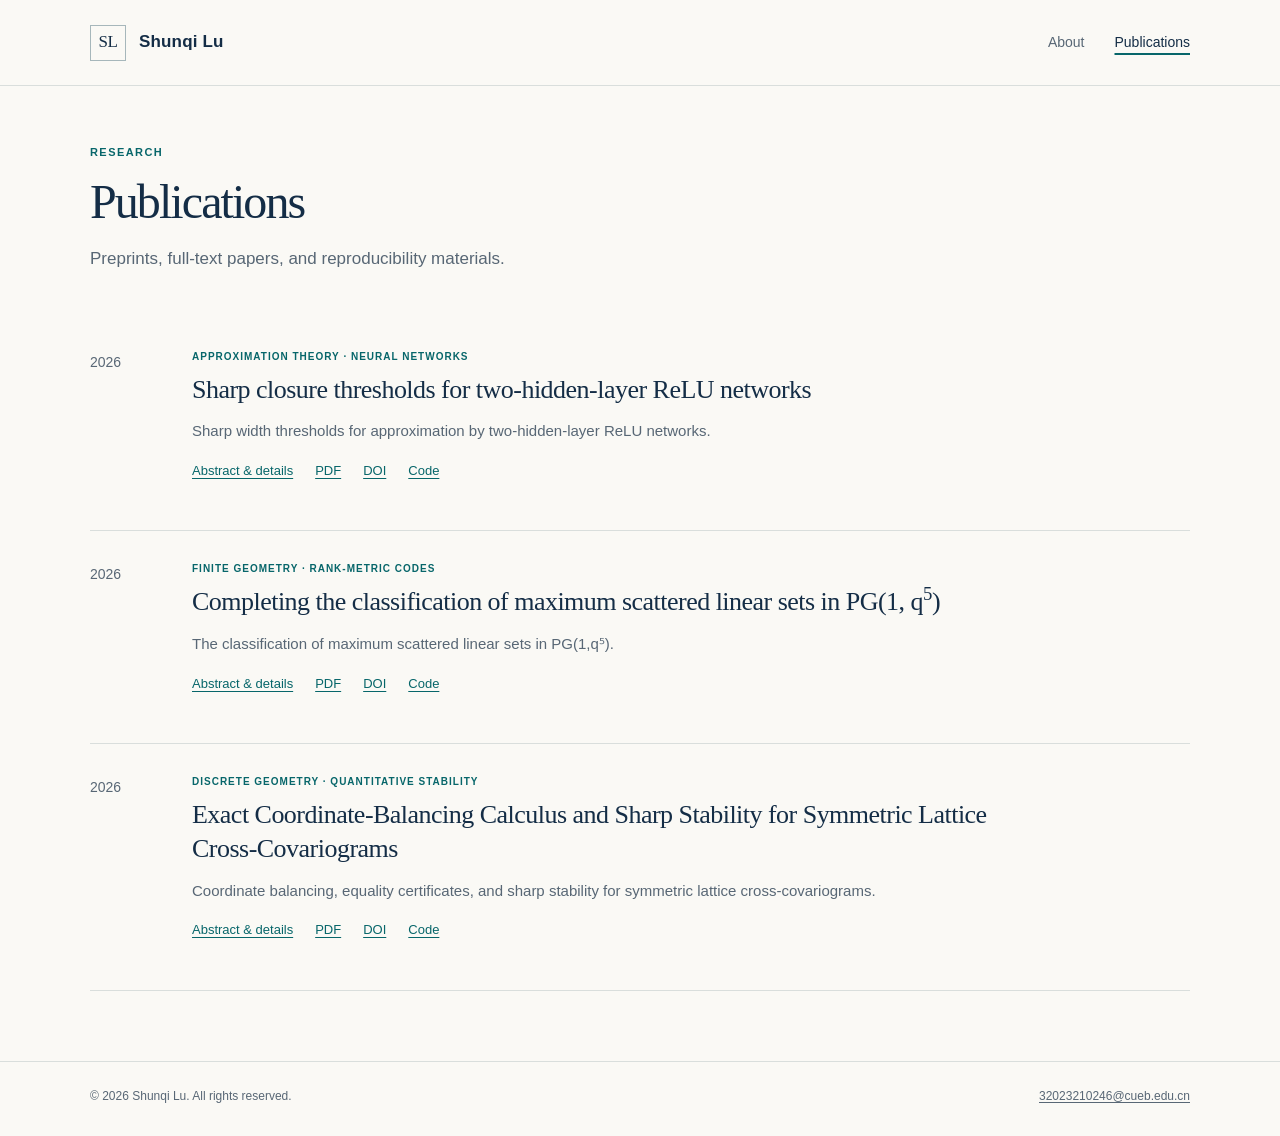
==== publications/index.html @ 1b11905d "Publish academic homepage and three preprint pages" ====
<!doctype html>
<html lang="en">
<head>
  <meta charset="utf-8">
  <meta name="viewport" content="width=device-width, initial-scale=1">
  <title>Publications | Shunqi Lu</title>
  <meta name="description" content="Preprints by Shunqi Lu, with full-text PDFs, abstracts, DOI records, and reproducibility code.">
  <meta name="author" content="Shunqi Lu">
  <meta name="robots" content="index, follow">
  <meta name="theme-color" content="#173b45">
  <link rel="canonical" href="https://shunqilu.github.io/publications/">
  <link rel="stylesheet" href="/assets/style.css">
  <link rel="icon" href="/assets/favicon.svg" type="image/svg+xml">

</head>
<body class="">
  <a class="skip-link" href="#main">Skip to content</a>
  <header class="site-header"><div class="header-inner">
    <a class="brand" href="/" aria-label="Shunqi Lu — home"><span class="monogram" aria-hidden="true">SL</span><span>Shunqi Lu</span></a>
    <nav aria-label="Main navigation"><a class="nav-link" href="/">About</a><a class="nav-link" href="/publications/" aria-current="page">Publications</a></nav>
  </div></header>
  <main id="main" class="container"><header class="page-heading"><p class="eyebrow">Research</p><h1>Publications</h1><p class="lead">Preprints, full-text papers, and reproducibility materials.</p></header><div class="paper-list"><article class="paper-entry"><div class="paper-year">2026</div><div><p class="paper-field">Approximation theory · Neural networks</p><h2 class="paper-title"><a href="/publications/sharp-closure-thresholds.html">Sharp closure thresholds for two-hidden-layer ReLU networks</a></h2><p class="paper-summary">Sharp width thresholds for approximation by two-hidden-layer ReLU networks.</p><p class="paper-links"><a href="/publications/sharp-closure-thresholds.html">Abstract &amp; details</a><a href="/publications/sharp_closure_thresholds_two_hidden_layer_relu_networks_v1.pdf" type="application/pdf">PDF</a><a href="https://doi.org/10.5281/zenodo.22728502">DOI</a><a href="https://github.com/ShunqiLu/fan-localization-triple-junctions">Code</a></p></div></article>
<article class="paper-entry"><div class="paper-year">2026</div><div><p class="paper-field">Finite geometry · Rank-metric codes</p><h2 class="paper-title"><a href="/publications/maximum-scattered-linear-sets-pg1q5.html">Completing the classification of maximum scattered linear sets in PG(1, q<sup>5</sup>)</a></h2><p class="paper-summary">The classification of maximum scattered linear sets in PG(1,q⁵).</p><p class="paper-links"><a href="/publications/maximum-scattered-linear-sets-pg1q5.html">Abstract &amp; details</a><a href="/publications/classification_maximum_scattered_linear_sets_PG1q5.pdf" type="application/pdf">PDF</a><a href="https://doi.org/10.5281/zenodo.22232593">DOI</a><a href="https://github.com/ShunqiLu/maximum-scattered-linear-sets-pg1q5">Code</a></p></div></article>
<article class="paper-entry"><div class="paper-year">2026</div><div><p class="paper-field">Discrete geometry · Quantitative stability</p><h2 class="paper-title"><a href="/publications/covariogram-balancing.html">Exact Coordinate-Balancing Calculus and Sharp Stability for Symmetric Lattice Cross-Covariograms</a></h2><p class="paper-summary">Coordinate balancing, equality certificates, and sharp stability for symmetric lattice cross-covariograms.</p><p class="paper-links"><a href="/publications/covariogram-balancing.html">Abstract &amp; details</a><a href="/publications/covariogram-balancing.pdf" type="application/pdf">PDF</a><a href="https://doi.org/10.5281/zenodo.22178367">DOI</a><a href="https://github.com/ShunqiLu/covariogram-balancing">Code</a></p></div></article></div></main>
  <footer class="site-footer"><div class="footer-inner"><span>© 2026 Shunqi Lu. All rights reserved.</span><a href="mailto:32023210246@cueb.edu.cn">32023210246@cueb.edu.cn</a></div></footer>
</body>
</html>
---- assets/style.css ----
:root {
  color-scheme: light;
  --paper: #faf9f5;
  --surface: #f0f2ef;
  --ink: #263442;
  --navy: #142d46;
  --muted: #586775;
  --teal: #07666a;
  --teal-dark: #044d51;
  --rule: #d9dedc;
  --serif: Georgia, "Times New Roman", serif;
  --sans: -apple-system, BlinkMacSystemFont, "Segoe UI", Roboto, Helvetica, Arial, sans-serif;
}

*,
*::before,
*::after {
  box-sizing: border-box;
}

html {
  scroll-padding-top: 1.5rem;
  -webkit-text-size-adjust: 100%;
}

body {
  margin: 0;
  background: var(--paper);
  color: var(--ink);
  font-family: var(--sans);
  font-size: 16px;
  line-height: 1.65;
  -webkit-font-smoothing: antialiased;
}

::selection {
  background: #d2e8e4;
  color: var(--navy);
}

a {
  color: var(--teal);
  text-decoration-thickness: 1px;
  text-underline-offset: 0.2em;
}

a:hover {
  color: var(--teal-dark);
  text-decoration-thickness: 2px;
}

a:focus-visible,
button:focus-visible,
[tabindex]:focus-visible {
  outline: 3px solid var(--teal);
  outline-offset: 5px;
  border-radius: 2px;
}

h1,
h2,
h3,
p,
ul,
blockquote {
  margin-top: 0;
}

h1,
h2,
h3 {
  color: var(--navy);
  font-family: var(--serif);
  font-weight: 400;
}

h1,
h2,
h3,
.paper-title {
  text-wrap: pretty;
}

p {
  margin-bottom: 1rem;
}

img,
svg {
  max-width: 100%;
}

.container,
.header-inner,
.footer-inner {
  width: min(1100px, calc(100% - 64px));
  margin-inline: auto;
}

.skip-link {
  position: absolute;
  z-index: 10;
  top: -100px;
  left: 16px;
  padding: 10px 18px;
  background: var(--navy);
  color: #fff;
  font-weight: 600;
}

.skip-link:focus {
  top: 12px;
  color: #fff;
}

.site-header {
  border-bottom: 1px solid var(--rule);
}

.header-inner {
  display: flex;
  align-items: center;
  justify-content: space-between;
  gap: 24px;
  min-height: 85px;
}

.brand {
  display: inline-flex;
  flex-shrink: 0;
  align-items: center;
  gap: 13px;
  color: var(--navy);
  font-size: 17px;
  font-weight: 600;
  text-decoration: none;
  letter-spacing: 0.01em;
}

.monogram {
  display: inline-flex;
  width: 36px;
  height: 36px;
  align-items: center;
  justify-content: center;
  border: 1px solid #a6b7bb;
  color: var(--navy);
  font-family: var(--serif);
  font-size: 17px;
  font-weight: 400;
  letter-spacing: -0.03em;
}

.site-header nav {
  display: flex;
  align-items: center;
  gap: 30px;
}

.nav-link {
  padding-block: 10px;
  color: var(--muted);
  font-size: 14px;
  text-decoration: none;
}

.nav-link:hover,
.nav-link[aria-current="page"] {
  color: var(--navy);
  text-decoration: underline;
  text-underline-offset: 0.45em;
}

.nav-link[aria-current="page"] {
  text-decoration-color: var(--teal);
  text-decoration-thickness: 2px;
}

.hero {
  display: grid;
  grid-template-columns: minmax(0, 1.65fr) minmax(260px, 1fr);
  align-items: start;
  gap: 72px;
  padding-block: 82px 74px;
}

.eyebrow,
.section-label,
.paper-field {
  margin-bottom: 13px;
  color: var(--teal);
  font-family: var(--sans);
  font-size: 11px;
  font-weight: 650;
  letter-spacing: 0.13em;
  line-height: 1.5;
  text-transform: uppercase;
}

.hero h1 {
  margin-bottom: 18px;
  font-size: clamp(42px, 5vw, 60px);
  letter-spacing: -0.045em;
  line-height: 1.1;
}

.affiliation {
  max-width: 510px;
  margin-bottom: 24px;
  color: var(--navy);
  font-size: 17px;
  line-height: 1.55;
}

.intro {
  max-width: 570px;
  margin-bottom: 25px;
  color: var(--muted);
  font-size: 17px;
  line-height: 1.7;
}

.contact-links,
.paper-links,
.resource-links {
  display: flex;
  flex-wrap: wrap;
  align-items: center;
  gap: 10px 22px;
}

.contact-links {
  font-size: 14px;
}

.contact-links a {
  overflow-wrap: anywhere;
}

.research-note {
  margin-top: 8px;
  padding: 27px 30px 25px;
  border-top: 2px solid var(--teal);
  background: var(--surface);
}

.research-note h2 {
  margin-bottom: 20px;
  font-size: 25px;
  letter-spacing: -0.025em;
  line-height: 1.25;
}

.interest-list {
  margin-bottom: 0;
  padding-left: 18px;
  color: var(--muted);
  font-size: 14px;
  line-height: 1.65;
}

.interest-list li + li {
  margin-top: 8px;
}

.interest-list li::marker {
  color: var(--teal);
}

.section-heading {
  display: flex;
  align-items: baseline;
  justify-content: space-between;
  gap: 16px;
  padding-bottom: 18px;
  border-bottom: 1px solid var(--rule);
}

.section-heading h2 {
  margin-bottom: 0;
  font-size: 31px;
  letter-spacing: -0.025em;
  line-height: 1.25;
}

.section-heading > a {
  flex-shrink: 0;
  font-size: 14px;
}

.paper-entry {
  display: grid;
  grid-template-columns: 78px minmax(0, 1fr);
  gap: 24px;
  padding-block: 30px 33px;
  border-bottom: 1px solid var(--rule);
}

.paper-year {
  padding-top: 2px;
  color: var(--muted);
  font-size: 14px;
  font-variant-numeric: tabular-nums;
}

.paper-field {
  margin-bottom: 9px;
  font-size: 10px;
  letter-spacing: 0.1em;
}

.paper-title {
  max-width: 910px;
  margin-bottom: 12px;
  font-size: 26px;
  letter-spacing: -0.02em;
  line-height: 1.3;
}

.paper-title a {
  color: var(--navy);
  text-decoration: none;
}

.paper-title a:hover {
  color: var(--teal);
  text-decoration: underline;
  text-decoration-thickness: 1px;
}

.paper-summary {
  max-width: 820px;
  margin-bottom: 16px;
  color: var(--muted);
  font-size: 15px;
  line-height: 1.7;
}

.paper-links {
  font-size: 13px;
}

.page-heading {
  max-width: 800px;
  padding-block: 58px 29px;
}

.page-heading h1 {
  margin-bottom: 16px;
  font-size: clamp(36px, 5vw, 48px);
  letter-spacing: -0.04em;
  line-height: 1.15;
}

.lead {
  color: var(--muted);
  font-size: 17px;
  line-height: 1.7;
}

.article-wrap {
  width: 100%;
  max-width: 1000px;
  margin-inline: auto;
  padding-top: 28px;
}

.back-link {
  display: inline-block;
  margin-bottom: 26px;
  font-size: 13px;
}

.article-header .eyebrow {
  margin-bottom: 10px;
}

.article-title {
  max-width: 1000px;
  margin-bottom: 20px;
  font-size: clamp(28px, 3.7vw, 38px);
  letter-spacing: -0.027em;
  line-height: 1.18;
}

.authors {
  margin-bottom: 6px;
  color: var(--navy);
  font-size: 17px;
}

.authors a {
  color: inherit;
}

.paper-meta {
  margin-bottom: 19px;
  color: var(--muted);
  font-size: 13px;
  line-height: 1.65;
}

.resource-links {
  margin-block: 20px 28px;
  font-size: 14px;
}

.button-link {
  display: inline-flex;
  min-height: 42px;
  align-items: center;
  justify-content: center;
  padding: 8px 19px;
  border: 1px solid var(--teal);
  border-radius: 3px;
  background: var(--teal);
  color: #fff;
  font-size: 14px;
  font-weight: 600;
  line-height: 1.5;
  text-decoration: none;
}

.button-link:hover {
  border-color: var(--teal-dark);
  background: var(--teal-dark);
  color: #fff;
  text-decoration: none;
}

.abstract {
  padding-top: 23px;
  border-top: 1px solid var(--rule);
}

.abstract h2,
.citation h2,
.supplement h2 {
  margin-bottom: 13px;
  font-size: 24px;
  letter-spacing: -0.02em;
  line-height: 1.3;
}

.abstract p {
  margin-bottom: 17px;
  font-size: 17px;
  line-height: 1.65;
}

.math,
.formula {
  font-family: "Cambria Math", Cambria, var(--serif);
  font-size: 1.04em;
}

.formula {
  max-width: 100%;
  overflow-wrap: anywhere;
}

sup,
sub {
  font-size: 0.72em;
  line-height: 0;
}

.citation,
.supplement {
  margin-top: 30px;
  padding-top: 23px;
  border-top: 1px solid var(--rule);
}

.citation blockquote {
  margin: 0;
  padding: 15px 20px;
  border-left: 2px solid #a8bdba;
  background: var(--surface);
  color: var(--muted);
  font-size: 14px;
  line-height: 1.75;
  overflow-wrap: anywhere;
}

.citation blockquote p:last-child,
.supplement p:last-child {
  margin-bottom: 0;
}

.supplement p {
  color: var(--muted);
  font-size: 15px;
}

.site-footer {
  margin-top: 70px;
  border-top: 1px solid var(--rule);
}

.footer-inner {
  display: flex;
  flex-wrap: wrap;
  align-items: baseline;
  justify-content: space-between;
  gap: 10px 24px;
  padding-block: 25px 30px;
  color: var(--muted);
  font-size: 12px;
}

.footer-inner p {
  margin: 0;
}

.footer-inner a {
  color: var(--muted);
}

@media (max-width: 850px) {
  .hero {
    grid-template-columns: minmax(0, 1.4fr) minmax(230px, 1fr);
    gap: 35px;
    padding-block: 58px;
  }

  .research-note {
    padding: 22px;
  }

  .site-header nav {
    gap: 21px;
  }

  .paper-entry {
    grid-template-columns: 54px minmax(0, 1fr);
    gap: 18px;
  }

  .paper-title {
    font-size: 24px;
  }
}

@media (max-width: 640px) {
  .container,
  .header-inner,
  .footer-inner {
    width: calc(100% - 40px);
  }

  .header-inner {
    min-height: 74px;
    gap: 16px;
  }

  .brand {
    gap: 9px;
    font-size: 15px;
  }

  .monogram {
    width: 30px;
    height: 30px;
    font-size: 15px;
  }

  .site-header nav {
    gap: 15px;
  }

  .nav-link {
    font-size: 12px;
  }

  .hero {
    grid-template-columns: minmax(0, 1fr);
    gap: 30px;
    padding-block: 44px 42px;
  }

  .hero h1 {
    font-size: 45px;
  }

  .affiliation,
  .intro,
  .lead {
    font-size: 16px;
  }

  .research-note {
    margin-top: 0;
    padding: 22px 24px;
  }

  .research-note h2 {
    margin-bottom: 14px;
    font-size: 24px;
  }

  .section-heading {
    align-items: center;
  }

  .section-heading h2 {
    font-size: 28px;
  }

  .section-heading > a {
    font-size: 12px;
  }

  .paper-entry {
    grid-template-columns: minmax(0, 1fr);
    gap: 9px;
    padding-block: 25px 28px;
  }

  .paper-year {
    padding-top: 0;
    font-size: 12px;
  }

  .paper-title {
    font-size: 24px;
  }

  .paper-links {
    gap: 10px 20px;
  }

  .page-heading {
    padding-block: 39px 20px;
  }

  .article-wrap {
    padding-top: 23px;
  }

  .back-link {
    margin-bottom: 24px;
  }

  .article-title {
    font-size: 30px;
    line-height: 1.2;
  }

  .abstract p {
    font-size: 17px;
    line-height: 1.65;
  }

  .resource-links {
    gap: 12px 20px;
  }

  .site-footer {
    margin-top: 48px;
  }

  .footer-inner {
    padding-block: 22px 26px;
  }
}

@media (max-width: 380px) {
  .header-inner {
    flex-wrap: wrap;
    gap: 3px 20px;
    padding-block: 14px 9px;
  }

  .site-header nav {
    margin-left: 39px;
  }

  .section-heading {
    flex-wrap: wrap;
    gap: 7px;
  }

  .article-title {
    font-size: 27px;
  }
}

@media print {
  body {
    background: #fff;
    color: #111;
    font-size: 11pt;
  }

  .container,
  .header-inner,
  .footer-inner,
  .article-wrap {
    width: 100%;
    max-width: none;
  }

  .site-header nav,
  .skip-link,
  .back-link {
    display: none;
  }

  .hero,
  .page-heading {
    padding-block: 25px;
  }

  .paper-entry,
  .citation blockquote {
    break-inside: avoid;
  }

  a,
  .paper-title a {
    color: #111;
  }

  .button-link {
    border-color: #777;
    background: transparent;
    color: #111;
  }

  .site-footer {
    margin-top: 30px;
  }
}
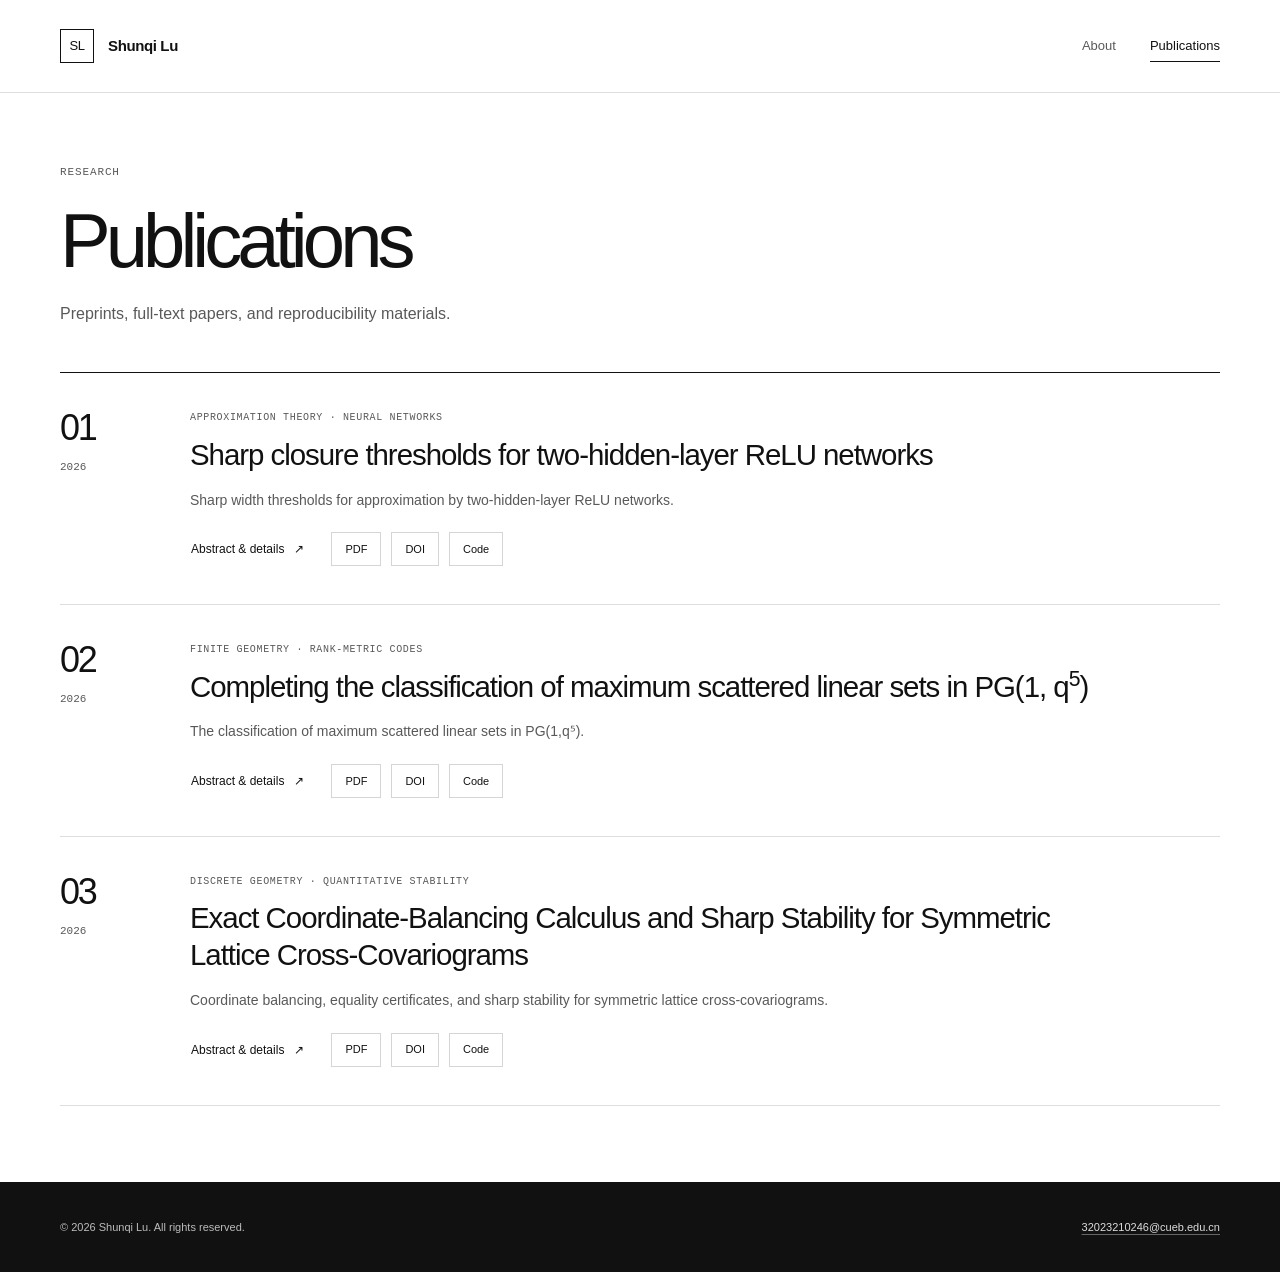
==== commit e51824c9: "Refine academic website with monochrome typography and layout" ====
--- a/publications/index.html
+++ b/publications/index.html
@@ -7,10 +7,10 @@
   <meta name="description" content="Preprints by Shunqi Lu, with full-text PDFs, abstracts, DOI records, and reproducibility code.">
   <meta name="author" content="Shunqi Lu">
   <meta name="robots" content="index, follow">
-  <meta name="theme-color" content="#173b45">
+  <meta name="theme-color" content="#111111">
   <link rel="canonical" href="https://shunqilu.github.io/publications/">
-  <link rel="stylesheet" href="/assets/style.css">
-  <link rel="icon" href="/assets/favicon.svg" type="image/svg+xml">
+  <link rel="stylesheet" href="/assets/style.css?v=20260913-mono">
+  <link rel="icon" href="/assets/favicon.svg?v=20260913-mono" type="image/svg+xml">
 
 </head>
 <body class="">
@@ -19,9 +19,9 @@
     <a class="brand" href="/" aria-label="Shunqi Lu — home"><span class="monogram" aria-hidden="true">SL</span><span>Shunqi Lu</span></a>
     <nav aria-label="Main navigation"><a class="nav-link" href="/">About</a><a class="nav-link" href="/publications/" aria-current="page">Publications</a></nav>
   </div></header>
-  <main id="main" class="container"><header class="page-heading"><p class="eyebrow">Research</p><h1>Publications</h1><p class="lead">Preprints, full-text papers, and reproducibility materials.</p></header><div class="paper-list"><article class="paper-entry"><div class="paper-year">2026</div><div><p class="paper-field">Approximation theory · Neural networks</p><h2 class="paper-title"><a href="/publications/sharp-closure-thresholds.html">Sharp closure thresholds for two-hidden-layer ReLU networks</a></h2><p class="paper-summary">Sharp width thresholds for approximation by two-hidden-layer ReLU networks.</p><p class="paper-links"><a href="/publications/sharp-closure-thresholds.html">Abstract &amp; details</a><a href="/publications/sharp_closure_thresholds_two_hidden_layer_relu_networks_v1.pdf" type="application/pdf">PDF</a><a href="https://doi.org/10.5281/zenodo.22728502">DOI</a><a href="https://github.com/ShunqiLu/fan-localization-triple-junctions">Code</a></p></div></article>
-<article class="paper-entry"><div class="paper-year">2026</div><div><p class="paper-field">Finite geometry · Rank-metric codes</p><h2 class="paper-title"><a href="/publications/maximum-scattered-linear-sets-pg1q5.html">Completing the classification of maximum scattered linear sets in PG(1, q<sup>5</sup>)</a></h2><p class="paper-summary">The classification of maximum scattered linear sets in PG(1,q⁵).</p><p class="paper-links"><a href="/publications/maximum-scattered-linear-sets-pg1q5.html">Abstract &amp; details</a><a href="/publications/classification_maximum_scattered_linear_sets_PG1q5.pdf" type="application/pdf">PDF</a><a href="https://doi.org/10.5281/zenodo.22232593">DOI</a><a href="https://github.com/ShunqiLu/maximum-scattered-linear-sets-pg1q5">Code</a></p></div></article>
-<article class="paper-entry"><div class="paper-year">2026</div><div><p class="paper-field">Discrete geometry · Quantitative stability</p><h2 class="paper-title"><a href="/publications/covariogram-balancing.html">Exact Coordinate-Balancing Calculus and Sharp Stability for Symmetric Lattice Cross-Covariograms</a></h2><p class="paper-summary">Coordinate balancing, equality certificates, and sharp stability for symmetric lattice cross-covariograms.</p><p class="paper-links"><a href="/publications/covariogram-balancing.html">Abstract &amp; details</a><a href="/publications/covariogram-balancing.pdf" type="application/pdf">PDF</a><a href="https://doi.org/10.5281/zenodo.22178367">DOI</a><a href="https://github.com/ShunqiLu/covariogram-balancing">Code</a></p></div></article></div></main>
+  <main id="main" class="container"><header class="page-heading"><p class="eyebrow">Research</p><h1>Publications</h1><p class="lead">Preprints, full-text papers, and reproducibility materials.</p></header><div class="paper-list"><article class="paper-entry"><div class="paper-year"><span class="paper-index" aria-hidden="true">01</span><time datetime="2026">2026</time></div><div><p class="paper-field">Approximation theory · Neural networks</p><h2 class="paper-title"><a href="/publications/sharp-closure-thresholds.html">Sharp closure thresholds for two-hidden-layer ReLU networks</a></h2><p class="paper-summary">Sharp width thresholds for approximation by two-hidden-layer ReLU networks.</p><p class="paper-links"><a href="/publications/sharp-closure-thresholds.html">Abstract &amp; details</a><a href="/publications/sharp_closure_thresholds_two_hidden_layer_relu_networks_v1.pdf" type="application/pdf">PDF</a><a href="https://doi.org/10.5281/zenodo.22728502">DOI</a><a href="https://github.com/ShunqiLu/fan-localization-triple-junctions">Code</a></p></div></article>
+<article class="paper-entry"><div class="paper-year"><span class="paper-index" aria-hidden="true">02</span><time datetime="2026">2026</time></div><div><p class="paper-field">Finite geometry · Rank-metric codes</p><h2 class="paper-title"><a href="/publications/maximum-scattered-linear-sets-pg1q5.html">Completing the classification of maximum scattered linear sets in PG(1, q<sup>5</sup>)</a></h2><p class="paper-summary">The classification of maximum scattered linear sets in PG(1,q⁵).</p><p class="paper-links"><a href="/publications/maximum-scattered-linear-sets-pg1q5.html">Abstract &amp; details</a><a href="/publications/classification_maximum_scattered_linear_sets_PG1q5.pdf" type="application/pdf">PDF</a><a href="https://doi.org/10.5281/zenodo.22232593">DOI</a><a href="https://github.com/ShunqiLu/maximum-scattered-linear-sets-pg1q5">Code</a></p></div></article>
+<article class="paper-entry"><div class="paper-year"><span class="paper-index" aria-hidden="true">03</span><time datetime="2026">2026</time></div><div><p class="paper-field">Discrete geometry · Quantitative stability</p><h2 class="paper-title"><a href="/publications/covariogram-balancing.html">Exact Coordinate-Balancing Calculus and Sharp Stability for Symmetric Lattice Cross-Covariograms</a></h2><p class="paper-summary">Coordinate balancing, equality certificates, and sharp stability for symmetric lattice cross-covariograms.</p><p class="paper-links"><a href="/publications/covariogram-balancing.html">Abstract &amp; details</a><a href="/publications/covariogram-balancing.pdf" type="application/pdf">PDF</a><a href="https://doi.org/10.5281/zenodo.22178367">DOI</a><a href="https://github.com/ShunqiLu/covariogram-balancing">Code</a></p></div></article></div></main>
   <footer class="site-footer"><div class="footer-inner"><span>© 2026 Shunqi Lu. All rights reserved.</span><a href="mailto:32023210246@cueb.edu.cn">32023210246@cueb.edu.cn</a></div></footer>
 </body>
 </html>
--- a/assets/style.css
+++ b/assets/style.css
@@ -1,734 +1,191 @@
 :root {
   color-scheme: light;
-  --paper: #faf9f5;
-  --surface: #f0f2ef;
-  --ink: #263442;
-  --navy: #142d46;
-  --muted: #586775;
-  --teal: #07666a;
-  --teal-dark: #044d51;
-  --rule: #d9dedc;
-  --serif: Georgia, "Times New Roman", serif;
-  --sans: -apple-system, BlinkMacSystemFont, "Segoe UI", Roboto, Helvetica, Arial, sans-serif;
+  --paper: #fff;
+  --surface: #f5f5f5;
+  --ink: #111;
+  --muted: #595959;
+  --rule: #dedede;
+  --sans: "Helvetica Neue", Helvetica, Arial, sans-serif;
+  --mono: "SFMono-Regular", Consolas, "Liberation Mono", monospace;
 }
+*, *::before, *::after { box-sizing: border-box; }
+html { -webkit-text-size-adjust: 100%; scroll-padding-top: 24px; }
+body { margin: 0; background: var(--paper); color: var(--ink); font: 16px/1.65 var(--sans); -webkit-font-smoothing: antialiased; }
+::selection { color: #fff; background: #111; }
+a { color: inherit; text-underline-offset: .25em; text-decoration-thickness: 1px; }
+a:hover { text-decoration-thickness: 2px; }
+a:focus-visible, button:focus-visible, [tabindex]:focus-visible { outline: 2px solid currentColor; outline-offset: 5px; }
+h1, h2, h3, p, ul, blockquote { margin: 0; }
+h1, h2, h3 { font-weight: 500; text-wrap: pretty; }
+img, svg { max-width: 100%; }
+.container, .header-inner, .footer-inner { width: min(1160px, calc(100% - 80px)); margin-inline: auto; }
+.skip-link { position: absolute; z-index: 10; top: -100px; left: 20px; padding: 10px 18px; color: #111; background: #fff; border: 1px solid #111; }
+.skip-link:focus { top: 12px; }
 
-*,
-*::before,
-*::after {
-  box-sizing: border-box;
+.site-header { border-bottom: 1px solid var(--rule); }
+.header-inner { display: flex; align-items: center; justify-content: space-between; min-height: 92px; gap: 24px; }
+.brand { display: inline-flex; align-items: center; gap: 14px; font-size: 15px; font-weight: 600; letter-spacing: -.025em; text-decoration: none; }
+.monogram { display: grid; place-items: center; width: 34px; height: 34px; border: 1px solid currentColor; font-size: 13px; font-weight: 500; letter-spacing: -.04em; }
+.site-header nav { display: flex; align-items: center; gap: 34px; }
+.nav-link { position: relative; padding-block: 10px; color: var(--muted); font-size: 13px; text-decoration: none; }
+.nav-link::after { content: ""; position: absolute; height: 1px; inset: auto 0 5px; background: currentColor; transform: scaleX(0); transform-origin: left; transition: transform 180ms ease; }
+.nav-link:hover, .nav-link[aria-current="page"] { color: var(--ink); }
+.nav-link:hover::after, .nav-link[aria-current="page"]::after { transform: scaleX(1); }
+
+.home .site-header { background: #111; color: #fff; border-color: #363636; }
+.home .site-header .nav-link { color: #aaa; }
+.home .site-header .nav-link:hover, .home .site-header .nav-link[aria-current="page"] { color: #fff; }
+.home main.container { width: 100%; }
+.hero { display: grid; grid-template-columns: minmax(0, 1.7fr) minmax(0, 1fr); gap: 94px; padding: 80px max(40px, calc((100% - 1160px) / 2)) 78px; background: #111; color: #fff; }
+.hero ::selection { background: #fff; color: #111; }
+.eyebrow, .section-label, .paper-field { color: var(--muted); font: 11px/1.65 var(--mono); letter-spacing: .08em; text-transform: uppercase; }
+.hero .eyebrow { color: #b2b2b2; margin-bottom: 22px; }
+.hero h1 { margin-left: -.065em; margin-bottom: 26px; font-size: clamp(62px, 8.5vw, 120px); font-weight: 500; letter-spacing: -.075em; line-height: .98; white-space: nowrap; }
+.affiliation { max-width: 600px; margin-bottom: 24px; color: #ebebeb; font-size: 16px; line-height: 1.7; }
+.intro { max-width: 585px; color: #bcbcbc; font-size: 16px; line-height: 1.8; }
+.contact-links, .paper-links, .resource-links { display: flex; flex-wrap: wrap; align-items: center; gap: 12px 25px; }
+.contact-links { margin-top: 30px; font-size: 12px; }
+.contact-links a { min-height: 36px; display: inline-flex; align-items: center; padding: 4px 0; text-decoration-color: #777; text-underline-offset: 7px; }
+.contact-links a:hover { text-decoration-color: #fff; }
+.research-note { align-self: center; border-top: 1px solid #656565; padding-top: 22px; }
+.research-note .section-label { color: #aaa; margin-bottom: 30px; }
+.research-note h2 { max-width: 290px; margin-bottom: 30px; color: #fff; font-size: 32px; font-weight: 400; letter-spacing: -.035em; line-height: 1.15; }
+.interest-list { list-style: none; counter-reset: interest; padding: 0; color: #d0d0d0; font-size: 13px; line-height: 1.7; }
+.interest-list li { display: grid; grid-template-columns: 30px 1fr; gap: 14px; align-items: baseline; padding: 13px 0; border-top: 1px solid #333; counter-increment: interest; }
+.interest-list li::before { content: "0" counter(interest); color: #929292; font: 10px/1.5 var(--mono); }
+.home main > section:last-child { width: min(1160px, calc(100% - 80px)); margin-inline: auto; padding-top: 58px; }
+.section-heading { display: flex; align-items: baseline; justify-content: space-between; gap: 20px; padding-bottom: 25px; border-bottom: 1px solid #111; }
+.section-heading h2 { font-size: 31px; letter-spacing: -.045em; line-height: 1.2; }
+.section-heading > a { flex-shrink: 0; font-size: 12px; text-decoration: none; }
+.section-heading > a:hover { text-decoration: underline; }
+
+.paper-list { counter-reset: paper; }
+.paper-entry { display: grid; grid-template-columns: 98px minmax(0, 1fr); gap: 32px; padding: 37px 0 38px; border-bottom: 1px solid var(--rule); counter-increment: paper; }
+.paper-year { display: flex; flex-direction: column; align-items: flex-start; gap: 14px; color: var(--muted); font: 11px/1.4 var(--mono); }
+.paper-index { color: #111; font: 36px/1 var(--sans); font-weight: 400; letter-spacing: -.06em; }
+.paper-field { margin-bottom: 10px; font-size: 10px; letter-spacing: .065em; }
+.paper-title { max-width: 940px; margin-bottom: 14px; font-size: clamp(23px, 2.3vw, 30px); letter-spacing: -.035em; line-height: 1.25; }
+.paper-title a { text-decoration: none; }
+.paper-title a:hover { text-decoration: underline; text-decoration-thickness: 1px; }
+.paper-summary { max-width: 810px; margin-bottom: 20px; color: var(--muted); font-size: 14px; line-height: 1.75; }
+.paper-links { gap: 10px; }
+.paper-links a { min-height: 34px; display: inline-flex; align-items: center; padding: 5px 13px; border: 1px solid #d5d5d5; font-size: 11px; line-height: 1.5; text-decoration: none; transition: color 150ms ease, background 150ms ease, border-color 150ms ease; }
+.paper-links a:first-child { padding-left: 0; padding-right: 16px; border-color: transparent; font-size: 12px; }
+.paper-links a:first-child::after { content: "↗"; margin-left: 10px; }
+.paper-links a:hover { color: #fff; background: #111; border-color: #111; }
+.paper-links a:first-child:hover { color: #111; background: transparent; border-color: transparent; text-decoration: underline; }
+
+.page-heading { padding: 70px 0 45px; }
+.page-heading .eyebrow { margin-bottom: 20px; }
+.page-heading h1 { margin-bottom: 20px; font-size: clamp(44px, 6vw, 76px); font-weight: 500; letter-spacing: -.065em; line-height: 1.05; }
+.lead { max-width: 650px; color: var(--muted); font-size: 16px; }
+.page-heading + .paper-list { border-top: 1px solid #111; }
+
+.article-wrap { max-width: 1000px; margin-inline: auto; padding-top: 27px; }
+.back-link { display: inline-block; margin-bottom: 27px; color: var(--muted); font-size: 12px; text-decoration: none; }
+.back-link:hover { color: #111; text-decoration: underline; }
+.article-header .eyebrow { margin-bottom: 13px; }
+.article-title { margin-bottom: 19px; font-size: clamp(29px, 3.5vw, 40px); font-weight: 500; letter-spacing: -.035em; line-height: 1.15; }
+.authors { margin-bottom: 6px; font-size: 16px; }
+.authors a { text-decoration: none; }
+.authors a:hover { text-decoration: underline; }
+.paper-meta { margin-bottom: 23px; color: var(--muted); font-size: 12px; line-height: 1.8; overflow-wrap: anywhere; }
+.abstract { padding-top: 23px; border-top: 1px solid #111; }
+.abstract h2, .citation h2 { margin-bottom: 13px; font-size: 21px; letter-spacing: -.025em; line-height: 1.25; }
+.abstract p { margin-bottom: 17px; color: #292929; font-size: 17px; line-height: 1.7; }
+.math, .formula { font-family: "Cambria Math", Cambria, serif; }
+.formula { max-width: 100%; overflow-wrap: anywhere; }
+sup, sub { font-size: .72em; line-height: 0; }
+.resource-links { margin: 25px 0 30px; gap: 14px 28px; font-size: 12px; }
+.button-link { display: inline-flex; min-height: 44px; align-items: center; justify-content: center; padding: 11px 22px; border: 1px solid #111; color: #fff; background: #111; font-size: 12px; font-weight: 500; text-decoration: none; transition: background 150ms ease, color 150ms ease; }
+.button-link:hover { background: #fff; color: #111; }
+.button-link:focus-visible { outline-color: #111; }
+.supplement, .citation { margin-top: 29px; padding-top: 23px; border-top: 1px solid var(--rule); }
+.supplement { color: var(--muted); font-size: 14px; }
+.citation blockquote { border-left: 2px solid #111; padding: 8px 0 8px 22px; color: var(--muted); font-size: 14px; line-height: 1.8; overflow-wrap: anywhere; }
+.site-footer { margin-top: 76px; background: #111; color: #bcbcbc; }
+.footer-inner { display: flex; align-items: baseline; justify-content: space-between; flex-wrap: wrap; gap: 12px 24px; padding-block: 36px; font-size: 11px; }
+.footer-inner a { color: #ddd; text-decoration-color: #666; }
+.footer-inner a:hover { color: #fff; text-decoration-color: #fff; }
+
+@media (min-width: 1500px) {
+  .hero { padding-block: 94px; }
 }
-
-html {
-  scroll-padding-top: 1.5rem;
-  -webkit-text-size-adjust: 100%;
+@media (max-width: 960px) {
+  .hero { gap: 48px; grid-template-columns: minmax(0, 1.5fr) minmax(0, 1fr); padding-block: 64px; }
+  .hero h1 { font-size: clamp(60px, 8.5vw, 82px); }
+  .research-note h2 { font-size: 28px; }
+  .paper-entry { grid-template-columns: 70px minmax(0, 1fr); gap: 25px; }
 }
-
-body {
-  margin: 0;
-  background: var(--paper);
-  color: var(--ink);
-  font-family: var(--sans);
-  font-size: 16px;
-  line-height: 1.65;
-  -webkit-font-smoothing: antialiased;
+@media (max-width: 700px) {
+  .container, .header-inner, .footer-inner, .home main > section:last-child { width: calc(100% - 44px); }
+  .header-inner { min-height: 76px; gap: 18px; }
+  .brand { gap: 10px; font-size: 14px; }
+  .monogram { width: 30px; height: 30px; font-size: 11px; }
+  .site-header nav { gap: 23px; }
+  .nav-link { font-size: 12px; }
+  .hero { grid-template-columns: minmax(0, 1fr); gap: 42px; padding: 51px 22px 46px; }
+  .hero .eyebrow { margin-bottom: 25px; font-size: 9px; letter-spacing: .025em; }
+  .hero h1 { font-size: clamp(60px, 13vw, 88px); margin-bottom: 25px; }
+  .affiliation { font-size: 15px; line-height: 1.7; }
+  .intro { font-size: 15px; line-height: 1.8; }
+  .contact-links { margin-top: 22px; }
+  .research-note { padding-top: 19px; }
+  .research-note .section-label { margin-bottom: 13px; }
+  .research-note h2 { max-width: none; margin-bottom: 19px; font-size: 26px; }
+  .interest-list { display: grid; grid-template-columns: 1fr 1fr; gap: 0 24px; font-size: 12px; }
+  .interest-list li { grid-template-columns: 18px minmax(0, 1fr); gap: 8px; padding-block: 12px; }
+  .home main > section:last-child { padding-top: 38px; }
+  .section-heading { padding-bottom: 22px; gap: 14px; }
+  .section-heading h2 { font-size: 26px; }
+  .section-heading > a { font-size: 10px; }
+  .paper-entry { grid-template-columns: 40px minmax(0, 1fr); gap: 16px; padding-block: 27px 30px; }
+  .paper-year { gap: 10px; font-size: 9px; }
+  .paper-index { font-size: 26px; }
+  .paper-field { font-size: 9px; line-height: 1.65; }
+  .paper-title { font-size: 23px; line-height: 1.25; }
+  .paper-summary { font-size: 13px; }
+  .paper-links { gap: 8px; }
+  .paper-links a { padding: 5px 10px; }
+  .paper-links a:first-child { flex-basis: 100%; padding-right: 0; }
+  .page-heading { padding: 45px 0 32px; }
+  .page-heading h1 { font-size: 52px; }
+  .page-heading .eyebrow { margin-bottom: 14px; }
+  .lead { font-size: 15px; }
+  .article-wrap { padding-top: 24px; }
+  .back-link { margin-bottom: 24px; }
+  .article-header .eyebrow { font-size: 10px; }
+  .article-title { font-size: clamp(28px, 6.8vw, 36px); line-height: 1.18; }
+  .abstract p { font-size: 16px; line-height: 1.8; }
+  .resource-links { align-items: flex-start; gap: 16px 23px; }
+  .button-link { flex-basis: 100%; }
+  .citation blockquote { padding-left: 17px; font-size: 13px; }
+  .site-footer { margin-top: 48px; }
+  .footer-inner { flex-direction: column; padding-block: 29px; font-size: 10px; }
 }
-
-::selection {
-  background: #d2e8e4;
-  color: var(--navy);
+@media (max-width: 370px) {
+  .brand { gap: 8px; font-size: 12px; }
+  .site-header nav { gap: 16px; }
+  .nav-link { font-size: 11px; }
+  .section-heading { flex-wrap: wrap; }
+  .hero h1 { font-size: 60px; }
+  .interest-list { grid-template-columns: 1fr; }
+  .paper-entry { grid-template-columns: 32px minmax(0, 1fr); gap: 12px; }
+  .paper-title { font-size: 21px; }
 }
-
-a {
-  color: var(--teal);
-  text-decoration-thickness: 1px;
-  text-underline-offset: 0.2em;
+@media (prefers-reduced-motion: reduce) {
+  *, *::before, *::after { transition: none !important; }
 }
-
-a:hover {
-  color: var(--teal-dark);
-  text-decoration-thickness: 2px;
+@media print {
+  body { color: #111; background: #fff; font-size: 11pt; }
+  .container, .header-inner, .footer-inner, .home main > section:last-child { width: 100%; max-width: none; }
+  .home .site-header, .hero, .site-footer { color: #111; background: #fff; }
+  .hero { padding: 25px 0; gap: 30px; }
+  .hero h1 { font-size: 48px; }
+  .hero .eyebrow, .affiliation, .intro, .research-note h2, .research-note .section-label, .interest-list, .footer-inner a { color: #333; }
+  .site-header nav, .skip-link, .back-link { display: none; }
+  .paper-entry, .citation blockquote { break-inside: avoid; }
+  .page-heading { padding-block: 25px; }
+  .paper-links a, .button-link { color: #111; background: #fff; border-color: #aaa; }
+  .site-footer { margin-top: 30px; border-top: 1px solid #aaa; }
 }
-
-a:focus-visible,
-button:focus-visible,
-[tabindex]:focus-visible {
-  outline: 3px solid var(--teal);
-  outline-offset: 5px;
-  border-radius: 2px;
-}
-
-h1,
-h2,
-h3,
-p,
-ul,
-blockquote {
-  margin-top: 0;
-}
-
-h1,
-h2,
-h3 {
-  color: var(--navy);
-  font-family: var(--serif);
-  font-weight: 400;
-}
-
-h1,
-h2,
-h3,
-.paper-title {
-  text-wrap: pretty;
-}
-
-p {
-  margin-bottom: 1rem;
-}
-
-img,
-svg {
-  max-width: 100%;
-}
-
-.container,
-.header-inner,
-.footer-inner {
-  width: min(1100px, calc(100% - 64px));
-  margin-inline: auto;
-}
-
-.skip-link {
-  position: absolute;
-  z-index: 10;
-  top: -100px;
-  left: 16px;
-  padding: 10px 18px;
-  background: var(--navy);
-  color: #fff;
-  font-weight: 600;
-}
-
-.skip-link:focus {
-  top: 12px;
-  color: #fff;
-}
-
-.site-header {
-  border-bottom: 1px solid var(--rule);
-}
-
-.header-inner {
-  display: flex;
-  align-items: center;
-  justify-content: space-between;
-  gap: 24px;
-  min-height: 85px;
-}
-
-.brand {
-  display: inline-flex;
-  flex-shrink: 0;
-  align-items: center;
-  gap: 13px;
-  color: var(--navy);
-  font-size: 17px;
-  font-weight: 600;
-  text-decoration: none;
-  letter-spacing: 0.01em;
-}
-
-.monogram {
-  display: inline-flex;
-  width: 36px;
-  height: 36px;
-  align-items: center;
-  justify-content: center;
-  border: 1px solid #a6b7bb;
-  color: var(--navy);
-  font-family: var(--serif);
-  font-size: 17px;
-  font-weight: 400;
-  letter-spacing: -0.03em;
-}
-
-.site-header nav {
-  display: flex;
-  align-items: center;
-  gap: 30px;
-}
-
-.nav-link {
-  padding-block: 10px;
-  color: var(--muted);
-  font-size: 14px;
-  text-decoration: none;
-}
-
-.nav-link:hover,
-.nav-link[aria-current="page"] {
-  color: var(--navy);
-  text-decoration: underline;
-  text-underline-offset: 0.45em;
-}
-
-.nav-link[aria-current="page"] {
-  text-decoration-color: var(--teal);
-  text-decoration-thickness: 2px;
-}
-
-.hero {
-  display: grid;
-  grid-template-columns: minmax(0, 1.65fr) minmax(260px, 1fr);
-  align-items: start;
-  gap: 72px;
-  padding-block: 82px 74px;
-}
-
-.eyebrow,
-.section-label,
-.paper-field {
-  margin-bottom: 13px;
-  color: var(--teal);
-  font-family: var(--sans);
-  font-size: 11px;
-  font-weight: 650;
-  letter-spacing: 0.13em;
-  line-height: 1.5;
-  text-transform: uppercase;
-}
-
-.hero h1 {
-  margin-bottom: 18px;
-  font-size: clamp(42px, 5vw, 60px);
-  letter-spacing: -0.045em;
-  line-height: 1.1;
-}
-
-.affiliation {
-  max-width: 510px;
-  margin-bottom: 24px;
-  color: var(--navy);
-  font-size: 17px;
-  line-height: 1.55;
-}
-
-.intro {
-  max-width: 570px;
-  margin-bottom: 25px;
-  color: var(--muted);
-  font-size: 17px;
-  line-height: 1.7;
-}
-
-.contact-links,
-.paper-links,
-.resource-links {
-  display: flex;
-  flex-wrap: wrap;
-  align-items: center;
-  gap: 10px 22px;
-}
-
-.contact-links {
-  font-size: 14px;
-}
-
-.contact-links a {
-  overflow-wrap: anywhere;
-}
-
-.research-note {
-  margin-top: 8px;
-  padding: 27px 30px 25px;
-  border-top: 2px solid var(--teal);
-  background: var(--surface);
-}
-
-.research-note h2 {
-  margin-bottom: 20px;
-  font-size: 25px;
-  letter-spacing: -0.025em;
-  line-height: 1.25;
-}
-
-.interest-list {
-  margin-bottom: 0;
-  padding-left: 18px;
-  color: var(--muted);
-  font-size: 14px;
-  line-height: 1.65;
-}
-
-.interest-list li + li {
-  margin-top: 8px;
-}
-
-.interest-list li::marker {
-  color: var(--teal);
-}
-
-.section-heading {
-  display: flex;
-  align-items: baseline;
-  justify-content: space-between;
-  gap: 16px;
-  padding-bottom: 18px;
-  border-bottom: 1px solid var(--rule);
-}
-
-.section-heading h2 {
-  margin-bottom: 0;
-  font-size: 31px;
-  letter-spacing: -0.025em;
-  line-height: 1.25;
-}
-
-.section-heading > a {
-  flex-shrink: 0;
-  font-size: 14px;
-}
-
-.paper-entry {
-  display: grid;
-  grid-template-columns: 78px minmax(0, 1fr);
-  gap: 24px;
-  padding-block: 30px 33px;
-  border-bottom: 1px solid var(--rule);
-}
-
-.paper-year {
-  padding-top: 2px;
-  color: var(--muted);
-  font-size: 14px;
-  font-variant-numeric: tabular-nums;
-}
-
-.paper-field {
-  margin-bottom: 9px;
-  font-size: 10px;
-  letter-spacing: 0.1em;
-}
-
-.paper-title {
-  max-width: 910px;
-  margin-bottom: 12px;
-  font-size: 26px;
-  letter-spacing: -0.02em;
-  line-height: 1.3;
-}
-
-.paper-title a {
-  color: var(--navy);
-  text-decoration: none;
-}
-
-.paper-title a:hover {
-  color: var(--teal);
-  text-decoration: underline;
-  text-decoration-thickness: 1px;
-}
-
-.paper-summary {
-  max-width: 820px;
-  margin-bottom: 16px;
-  color: var(--muted);
-  font-size: 15px;
-  line-height: 1.7;
-}
-
-.paper-links {
-  font-size: 13px;
-}
-
-.page-heading {
-  max-width: 800px;
-  padding-block: 58px 29px;
-}
-
-.page-heading h1 {
-  margin-bottom: 16px;
-  font-size: clamp(36px, 5vw, 48px);
-  letter-spacing: -0.04em;
-  line-height: 1.15;
-}
-
-.lead {
-  color: var(--muted);
-  font-size: 17px;
-  line-height: 1.7;
-}
-
-.article-wrap {
-  width: 100%;
-  max-width: 1000px;
-  margin-inline: auto;
-  padding-top: 28px;
-}
-
-.back-link {
-  display: inline-block;
-  margin-bottom: 26px;
-  font-size: 13px;
-}
-
-.article-header .eyebrow {
-  margin-bottom: 10px;
-}
-
-.article-title {
-  max-width: 1000px;
-  margin-bottom: 20px;
-  font-size: clamp(28px, 3.7vw, 38px);
-  letter-spacing: -0.027em;
-  line-height: 1.18;
-}
-
-.authors {
-  margin-bottom: 6px;
-  color: var(--navy);
-  font-size: 17px;
-}
-
-.authors a {
-  color: inherit;
-}
-
-.paper-meta {
-  margin-bottom: 19px;
-  color: var(--muted);
-  font-size: 13px;
-  line-height: 1.65;
-}
-
-.resource-links {
-  margin-block: 20px 28px;
-  font-size: 14px;
-}
-
-.button-link {
-  display: inline-flex;
-  min-height: 42px;
-  align-items: center;
-  justify-content: center;
-  padding: 8px 19px;
-  border: 1px solid var(--teal);
-  border-radius: 3px;
-  background: var(--teal);
-  color: #fff;
-  font-size: 14px;
-  font-weight: 600;
-  line-height: 1.5;
-  text-decoration: none;
-}
-
-.button-link:hover {
-  border-color: var(--teal-dark);
-  background: var(--teal-dark);
-  color: #fff;
-  text-decoration: none;
-}
-
-.abstract {
-  padding-top: 23px;
-  border-top: 1px solid var(--rule);
-}
-
-.abstract h2,
-.citation h2,
-.supplement h2 {
-  margin-bottom: 13px;
-  font-size: 24px;
-  letter-spacing: -0.02em;
-  line-height: 1.3;
-}
-
-.abstract p {
-  margin-bottom: 17px;
-  font-size: 17px;
-  line-height: 1.65;
-}
-
-.math,
-.formula {
-  font-family: "Cambria Math", Cambria, var(--serif);
-  font-size: 1.04em;
-}
-
-.formula {
-  max-width: 100%;
-  overflow-wrap: anywhere;
-}
-
-sup,
-sub {
-  font-size: 0.72em;
-  line-height: 0;
-}
-
-.citation,
-.supplement {
-  margin-top: 30px;
-  padding-top: 23px;
-  border-top: 1px solid var(--rule);
-}
-
-.citation blockquote {
-  margin: 0;
-  padding: 15px 20px;
-  border-left: 2px solid #a8bdba;
-  background: var(--surface);
-  color: var(--muted);
-  font-size: 14px;
-  line-height: 1.75;
-  overflow-wrap: anywhere;
-}
-
-.citation blockquote p:last-child,
-.supplement p:last-child {
-  margin-bottom: 0;
-}
-
-.supplement p {
-  color: var(--muted);
-  font-size: 15px;
-}
-
-.site-footer {
-  margin-top: 70px;
-  border-top: 1px solid var(--rule);
-}
-
-.footer-inner {
-  display: flex;
-  flex-wrap: wrap;
-  align-items: baseline;
-  justify-content: space-between;
-  gap: 10px 24px;
-  padding-block: 25px 30px;
-  color: var(--muted);
-  font-size: 12px;
-}
-
-.footer-inner p {
-  margin: 0;
-}
-
-.footer-inner a {
-  color: var(--muted);
-}
-
-@media (max-width: 850px) {
-  .hero {
-    grid-template-columns: minmax(0, 1.4fr) minmax(230px, 1fr);
-    gap: 35px;
-    padding-block: 58px;
-  }
-
-  .research-note {
-    padding: 22px;
-  }
-
-  .site-header nav {
-    gap: 21px;
-  }
-
-  .paper-entry {
-    grid-template-columns: 54px minmax(0, 1fr);
-    gap: 18px;
-  }
-
-  .paper-title {
-    font-size: 24px;
-  }
-}
-
-@media (max-width: 640px) {
-  .container,
-  .header-inner,
-  .footer-inner {
-    width: calc(100% - 40px);
-  }
-
-  .header-inner {
-    min-height: 74px;
-    gap: 16px;
-  }
-
-  .brand {
-    gap: 9px;
-    font-size: 15px;
-  }
-
-  .monogram {
-    width: 30px;
-    height: 30px;
-    font-size: 15px;
-  }
-
-  .site-header nav {
-    gap: 15px;
-  }
-
-  .nav-link {
-    font-size: 12px;
-  }
-
-  .hero {
-    grid-template-columns: minmax(0, 1fr);
-    gap: 30px;
-    padding-block: 44px 42px;
-  }
-
-  .hero h1 {
-    font-size: 45px;
-  }
-
-  .affiliation,
-  .intro,
-  .lead {
-    font-size: 16px;
-  }
-
-  .research-note {
-    margin-top: 0;
-    padding: 22px 24px;
-  }
-
-  .research-note h2 {
-    margin-bottom: 14px;
-    font-size: 24px;
-  }
-
-  .section-heading {
-    align-items: center;
-  }
-
-  .section-heading h2 {
-    font-size: 28px;
-  }
-
-  .section-heading > a {
-    font-size: 12px;
-  }
-
-  .paper-entry {
-    grid-template-columns: minmax(0, 1fr);
-    gap: 9px;
-    padding-block: 25px 28px;
-  }
-
-  .paper-year {
-    padding-top: 0;
-    font-size: 12px;
-  }
-
-  .paper-title {
-    font-size: 24px;
-  }
-
-  .paper-links {
-    gap: 10px 20px;
-  }
-
-  .page-heading {
-    padding-block: 39px 20px;
-  }
-
-  .article-wrap {
-    padding-top: 23px;
-  }
-
-  .back-link {
-    margin-bottom: 24px;
-  }
-
-  .article-title {
-    font-size: 30px;
-    line-height: 1.2;
-  }
-
-  .abstract p {
-    font-size: 17px;
-    line-height: 1.65;
-  }
-
-  .resource-links {
-    gap: 12px 20px;
-  }
-
-  .site-footer {
-    margin-top: 48px;
-  }
-
-  .footer-inner {
-    padding-block: 22px 26px;
-  }
-}
-
-@media (max-width: 380px) {
-  .header-inner {
-    flex-wrap: wrap;
-    gap: 3px 20px;
-    padding-block: 14px 9px;
-  }
-
-  .site-header nav {
-    margin-left: 39px;
-  }
-
-  .section-heading {
-    flex-wrap: wrap;
-    gap: 7px;
-  }
-
-  .article-title {
-    font-size: 27px;
-  }
-}
-
-@media print {
-  body {
-    background: #fff;
-    color: #111;
-    font-size: 11pt;
-  }
-
-  .container,
-  .header-inner,
-  .footer-inner,
-  .article-wrap {
-    width: 100%;
-    max-width: none;
-  }
-
-  .site-header nav,
-  .skip-link,
-  .back-link {
-    display: none;
-  }
-
-  .hero,
-  .page-heading {
-    padding-block: 25px;
-  }
-
-  .paper-entry,
-  .citation blockquote {
-    break-inside: avoid;
-  }
-
-  a,
-  .paper-title a {
-    color: #111;
-  }
-
-  .button-link {
-    border-color: #777;
-    background: transparent;
-    color: #111;
-  }
-
-  .site-footer {
-    margin-top: 30px;
-  }
-}
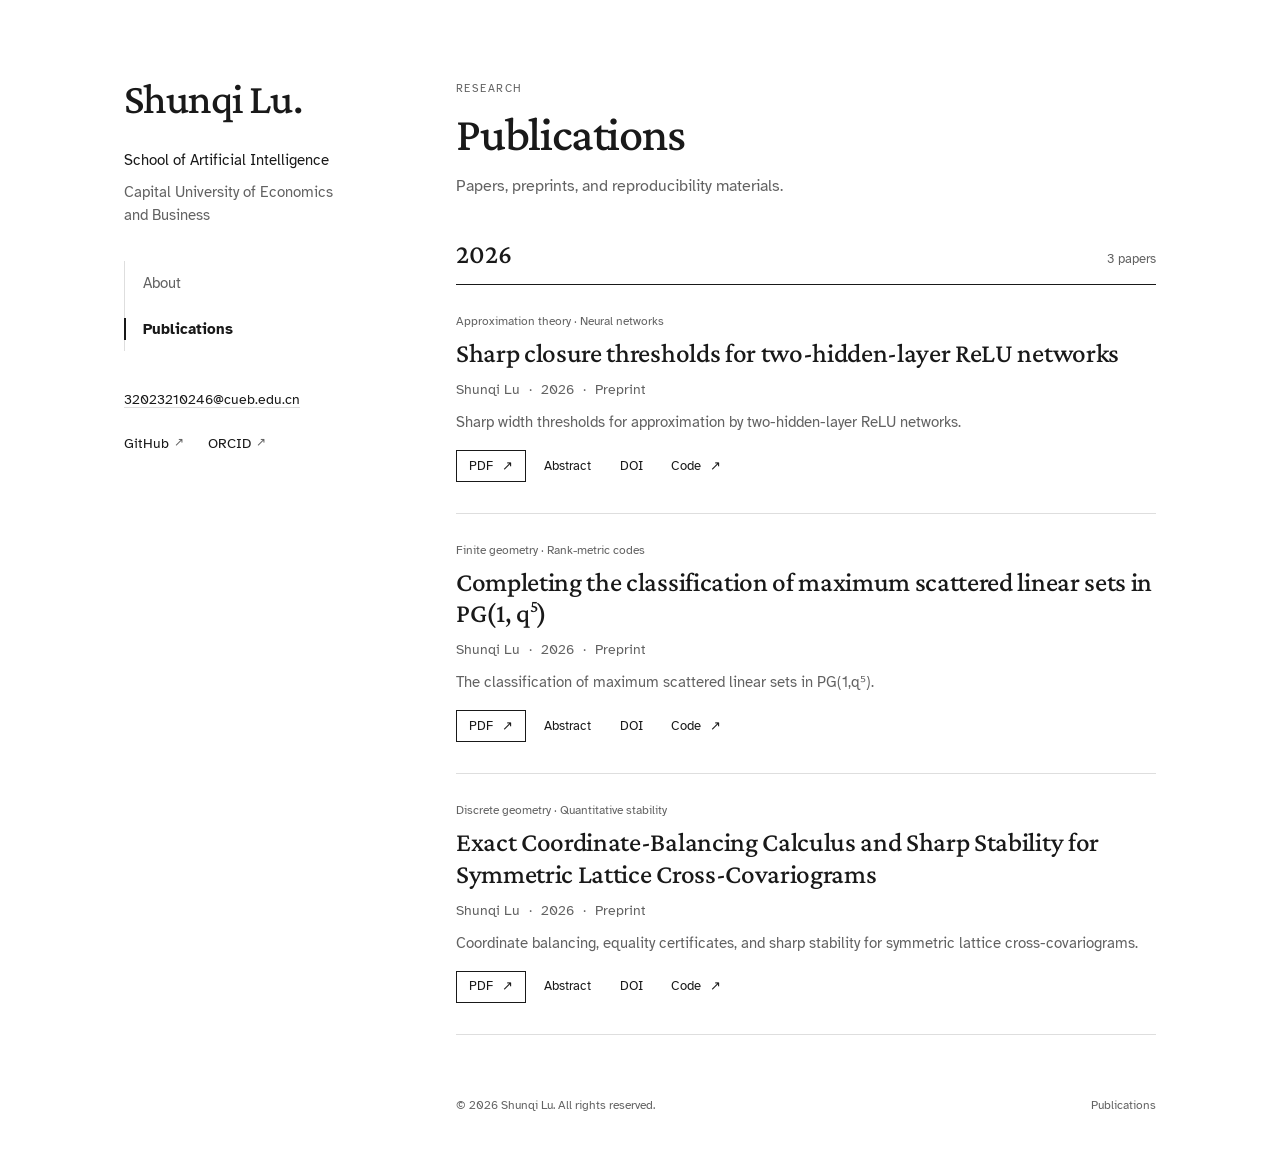
==== commit 0538c432: "Adopt a refined Minimal Light academic layout with self-hosted typography" ====
--- a/publications/index.html
+++ b/publications/index.html
@@ -7,21 +7,34 @@
   <meta name="description" content="Preprints by Shunqi Lu, with full-text PDFs, abstracts, DOI records, and reproducibility code.">
   <meta name="author" content="Shunqi Lu">
   <meta name="robots" content="index, follow">
-  <meta name="theme-color" content="#111111">
+  <meta name="theme-color" content="#ffffff">
   <link rel="canonical" href="https://shunqilu.github.io/publications/">
-  <link rel="stylesheet" href="/assets/style.css?v=20260913-mono">
-  <link rel="icon" href="/assets/favicon.svg?v=20260913-mono" type="image/svg+xml">
+  <link rel="preload" href="/assets/fonts/crimson-pro-roman.woff2" as="font" type="font/woff2" crossorigin>
+  <link rel="preload" href="/assets/fonts/atkinson-hyperlegible-regular.woff2" as="font" type="font/woff2" crossorigin>
+  <link rel="stylesheet" href="/assets/style.css?v=20260913-minimal">
+  <link rel="icon" href="/assets/favicon.svg?v=20260913-minimal" type="image/svg+xml">
 
 </head>
 <body class="">
   <a class="skip-link" href="#main">Skip to content</a>
-  <header class="site-header"><div class="header-inner">
-    <a class="brand" href="/" aria-label="Shunqi Lu — home"><span class="monogram" aria-hidden="true">SL</span><span>Shunqi Lu</span></a>
-    <nav aria-label="Main navigation"><a class="nav-link" href="/">About</a><a class="nav-link" href="/publications/" aria-current="page">Publications</a></nav>
-  </div></header>
-  <main id="main" class="container"><header class="page-heading"><p class="eyebrow">Research</p><h1>Publications</h1><p class="lead">Preprints, full-text papers, and reproducibility materials.</p></header><div class="paper-list"><article class="paper-entry"><div class="paper-year"><span class="paper-index" aria-hidden="true">01</span><time datetime="2026">2026</time></div><div><p class="paper-field">Approximation theory · Neural networks</p><h2 class="paper-title"><a href="/publications/sharp-closure-thresholds.html">Sharp closure thresholds for two-hidden-layer ReLU networks</a></h2><p class="paper-summary">Sharp width thresholds for approximation by two-hidden-layer ReLU networks.</p><p class="paper-links"><a href="/publications/sharp-closure-thresholds.html">Abstract &amp; details</a><a href="/publications/sharp_closure_thresholds_two_hidden_layer_relu_networks_v1.pdf" type="application/pdf">PDF</a><a href="https://doi.org/10.5281/zenodo.22728502">DOI</a><a href="https://github.com/ShunqiLu/fan-localization-triple-junctions">Code</a></p></div></article>
-<article class="paper-entry"><div class="paper-year"><span class="paper-index" aria-hidden="true">02</span><time datetime="2026">2026</time></div><div><p class="paper-field">Finite geometry · Rank-metric codes</p><h2 class="paper-title"><a href="/publications/maximum-scattered-linear-sets-pg1q5.html">Completing the classification of maximum scattered linear sets in PG(1, q<sup>5</sup>)</a></h2><p class="paper-summary">The classification of maximum scattered linear sets in PG(1,q⁵).</p><p class="paper-links"><a href="/publications/maximum-scattered-linear-sets-pg1q5.html">Abstract &amp; details</a><a href="/publications/classification_maximum_scattered_linear_sets_PG1q5.pdf" type="application/pdf">PDF</a><a href="https://doi.org/10.5281/zenodo.22232593">DOI</a><a href="https://github.com/ShunqiLu/maximum-scattered-linear-sets-pg1q5">Code</a></p></div></article>
-<article class="paper-entry"><div class="paper-year"><span class="paper-index" aria-hidden="true">03</span><time datetime="2026">2026</time></div><div><p class="paper-field">Discrete geometry · Quantitative stability</p><h2 class="paper-title"><a href="/publications/covariogram-balancing.html">Exact Coordinate-Balancing Calculus and Sharp Stability for Symmetric Lattice Cross-Covariograms</a></h2><p class="paper-summary">Coordinate balancing, equality certificates, and sharp stability for symmetric lattice cross-covariograms.</p><p class="paper-links"><a href="/publications/covariogram-balancing.html">Abstract &amp; details</a><a href="/publications/covariogram-balancing.pdf" type="application/pdf">PDF</a><a href="https://doi.org/10.5281/zenodo.22178367">DOI</a><a href="https://github.com/ShunqiLu/covariogram-balancing">Code</a></p></div></article></div></main>
-  <footer class="site-footer"><div class="footer-inner"><span>© 2026 Shunqi Lu. All rights reserved.</span><a href="mailto:32023210246@cueb.edu.cn">32023210246@cueb.edu.cn</a></div></footer>
+  <div class="wrapper">
+    <header class="profile">
+      <div class="profile-identity">
+        <p class="profile-name"><a href="/">Shunqi Lu<span class="name-period" aria-hidden="true">.</span></a></p>
+        <p class="affiliation">School of Artificial Intelligence<br><span>Capital University of Economics and Business</span></p>
+      </div>
+      <nav class="main-nav" aria-label="Main navigation"><a class="nav-link" href="/">About</a><a class="nav-link" href="/publications/" aria-current="page">Publications</a></nav>
+      <div class="profile-contact">
+        <a class="email-link" href="mailto:32023210246@cueb.edu.cn">32023210246@cueb.edu.cn</a>
+        <div class="external-links"><a href="https://github.com/ShunqiLu" rel="me">GitHub <span aria-hidden="true">↗</span></a><a href="https://orcid.org/0009-0005-8251-2070" rel="me">ORCID <span aria-hidden="true">↗</span></a></div>
+      </div>
+    </header>
+    <div class="content-column">
+      <main id="main"><header class="page-heading"><p class="eyebrow">Research</p><h1>Publications</h1><p class="lead">Papers, preprints, and reproducibility materials.</p></header><div class="year-heading">2026 <span>3 papers</span></div><div class="paper-list"><article class="paper-entry"><p class="paper-field">Approximation theory · Neural networks</p><h2 class="paper-title"><a href="/publications/sharp-closure-thresholds.html">Sharp closure thresholds for two-hidden-layer ReLU networks</a></h2><p class="paper-byline">Shunqi Lu <span aria-hidden="true">·</span> <time datetime="2026-09-13">2026</time> <span aria-hidden="true">·</span> Preprint</p><p class="paper-summary">Sharp width thresholds for approximation by two-hidden-layer ReLU networks.</p><div class="paper-links"><a class="pdf-link" href="/publications/sharp_closure_thresholds_two_hidden_layer_relu_networks_v1.pdf" type="application/pdf">PDF <span aria-hidden="true">↗</span></a><a href="/publications/sharp-closure-thresholds.html">Abstract</a><a href="https://doi.org/10.5281/zenodo.22728502">DOI</a><a href="https://github.com/ShunqiLu/fan-localization-triple-junctions">Code <span aria-hidden="true">↗</span></a></div></article>
+<article class="paper-entry"><p class="paper-field">Finite geometry · Rank-metric codes</p><h2 class="paper-title"><a href="/publications/maximum-scattered-linear-sets-pg1q5.html">Completing the classification of maximum scattered linear sets in PG(1, q<sup>5</sup>)</a></h2><p class="paper-byline">Shunqi Lu <span aria-hidden="true">·</span> <time datetime="2026-09-01">2026</time> <span aria-hidden="true">·</span> Preprint</p><p class="paper-summary">The classification of maximum scattered linear sets in PG(1,q⁵).</p><div class="paper-links"><a class="pdf-link" href="/publications/classification_maximum_scattered_linear_sets_PG1q5.pdf" type="application/pdf">PDF <span aria-hidden="true">↗</span></a><a href="/publications/maximum-scattered-linear-sets-pg1q5.html">Abstract</a><a href="https://doi.org/10.5281/zenodo.22232593">DOI</a><a href="https://github.com/ShunqiLu/maximum-scattered-linear-sets-pg1q5">Code <span aria-hidden="true">↗</span></a></div></article>
+<article class="paper-entry"><p class="paper-field">Discrete geometry · Quantitative stability</p><h2 class="paper-title"><a href="/publications/covariogram-balancing.html">Exact Coordinate-Balancing Calculus and Sharp Stability for Symmetric Lattice Cross-Covariograms</a></h2><p class="paper-byline">Shunqi Lu <span aria-hidden="true">·</span> <time datetime="2026-08-31">2026</time> <span aria-hidden="true">·</span> Preprint</p><p class="paper-summary">Coordinate balancing, equality certificates, and sharp stability for symmetric lattice cross-covariograms.</p><div class="paper-links"><a class="pdf-link" href="/publications/covariogram-balancing.pdf" type="application/pdf">PDF <span aria-hidden="true">↗</span></a><a href="/publications/covariogram-balancing.html">Abstract</a><a href="https://doi.org/10.5281/zenodo.22178367">DOI</a><a href="https://github.com/ShunqiLu/covariogram-balancing">Code <span aria-hidden="true">↗</span></a></div></article></div></main>
+      <footer class="site-footer"><p>© 2026 Shunqi Lu. All rights reserved.</p><a href="/publications/">Publications</a></footer>
+    </div>
+  </div>
 </body>
 </html>
--- a/assets/style.css
+++ b/assets/style.css
@@ -1,191 +1,145 @@
-:root {
-  color-scheme: light;
-  --paper: #fff;
-  --surface: #f5f5f5;
-  --ink: #111;
-  --muted: #595959;
-  --rule: #dedede;
-  --sans: "Helvetica Neue", Helvetica, Arial, sans-serif;
-  --mono: "SFMono-Regular", Consolas, "Liberation Mono", monospace;
-}
+/* Profile/sidebar and reading-column layout adapted from Minimal Light (CC0).
+   https://github.com/yaoyao-liu/minimal-light — see THIRD_PARTY_NOTICES.md. */
+@font-face { font-family: 'Crimson Pro'; src: url('fonts/crimson-pro-roman.woff2') format('woff2'); font-style: normal; font-weight: 200 900; font-display: swap; }
+@font-face { font-family: 'Atkinson Hyperlegible'; src: url('fonts/atkinson-hyperlegible-regular.woff2') format('woff2'); font-style: normal; font-weight: 400; font-display: swap; }
+@font-face { font-family: 'Atkinson Hyperlegible'; src: url('fonts/atkinson-hyperlegible-bold.woff2') format('woff2'); font-style: normal; font-weight: 700; font-display: swap; }
+:root { color-scheme: light; --paper: #fff; --ink: #191919; --muted: #626262; --rule: #dedede; --surface: #f6f6f6; --serif: 'Crimson Pro', Georgia, serif; --sans: 'Atkinson Hyperlegible', sans-serif; }
 *, *::before, *::after { box-sizing: border-box; }
 html { -webkit-text-size-adjust: 100%; scroll-padding-top: 24px; }
-body { margin: 0; background: var(--paper); color: var(--ink); font: 16px/1.65 var(--sans); -webkit-font-smoothing: antialiased; }
-::selection { color: #fff; background: #111; }
-a { color: inherit; text-underline-offset: .25em; text-decoration-thickness: 1px; }
+body { margin: 0; background: var(--paper); color: var(--ink); font: 17px/1.65 var(--sans); -webkit-font-smoothing: antialiased; }
+::selection { color: var(--paper); background: var(--ink); }
+h1, h2, h3, p, blockquote { margin: 0; }
+h1, h2, h3 { font-family: var(--serif); font-weight: 500; text-wrap: pretty; }
+a { color: inherit; text-decoration-thickness: 1px; text-underline-offset: .22em; }
 a:hover { text-decoration-thickness: 2px; }
-a:focus-visible, button:focus-visible, [tabindex]:focus-visible { outline: 2px solid currentColor; outline-offset: 5px; }
-h1, h2, h3, p, ul, blockquote { margin: 0; }
-h1, h2, h3 { font-weight: 500; text-wrap: pretty; }
+a:focus-visible, [tabindex]:focus-visible { outline: 2px solid var(--ink); outline-offset: 5px; }
 img, svg { max-width: 100%; }
-.container, .header-inner, .footer-inner { width: min(1160px, calc(100% - 80px)); margin-inline: auto; }
-.skip-link { position: absolute; z-index: 10; top: -100px; left: 20px; padding: 10px 18px; color: #111; background: #fff; border: 1px solid #111; }
+sup { font-size: .65em; line-height: 0; }
+.skip-link { position: absolute; z-index: 10; top: -100px; left: 20px; padding: 10px 18px; background: var(--paper); border: 1px solid var(--ink); }
 .skip-link:focus { top: 12px; }
-
-.site-header { border-bottom: 1px solid var(--rule); }
-.header-inner { display: flex; align-items: center; justify-content: space-between; min-height: 92px; gap: 24px; }
-.brand { display: inline-flex; align-items: center; gap: 14px; font-size: 15px; font-weight: 600; letter-spacing: -.025em; text-decoration: none; }
-.monogram { display: grid; place-items: center; width: 34px; height: 34px; border: 1px solid currentColor; font-size: 13px; font-weight: 500; letter-spacing: -.04em; }
-.site-header nav { display: flex; align-items: center; gap: 34px; }
-.nav-link { position: relative; padding-block: 10px; color: var(--muted); font-size: 13px; text-decoration: none; }
-.nav-link::after { content: ""; position: absolute; height: 1px; inset: auto 0 5px; background: currentColor; transform: scaleX(0); transform-origin: left; transition: transform 180ms ease; }
-.nav-link:hover, .nav-link[aria-current="page"] { color: var(--ink); }
-.nav-link:hover::after, .nav-link[aria-current="page"]::after { transform: scaleX(1); }
-
-.home .site-header { background: #111; color: #fff; border-color: #363636; }
-.home .site-header .nav-link { color: #aaa; }
-.home .site-header .nav-link:hover, .home .site-header .nav-link[aria-current="page"] { color: #fff; }
-.home main.container { width: 100%; }
-.hero { display: grid; grid-template-columns: minmax(0, 1.7fr) minmax(0, 1fr); gap: 94px; padding: 80px max(40px, calc((100% - 1160px) / 2)) 78px; background: #111; color: #fff; }
-.hero ::selection { background: #fff; color: #111; }
-.eyebrow, .section-label, .paper-field { color: var(--muted); font: 11px/1.65 var(--mono); letter-spacing: .08em; text-transform: uppercase; }
-.hero .eyebrow { color: #b2b2b2; margin-bottom: 22px; }
-.hero h1 { margin-left: -.065em; margin-bottom: 26px; font-size: clamp(62px, 8.5vw, 120px); font-weight: 500; letter-spacing: -.075em; line-height: .98; white-space: nowrap; }
-.affiliation { max-width: 600px; margin-bottom: 24px; color: #ebebeb; font-size: 16px; line-height: 1.7; }
-.intro { max-width: 585px; color: #bcbcbc; font-size: 16px; line-height: 1.8; }
-.contact-links, .paper-links, .resource-links { display: flex; flex-wrap: wrap; align-items: center; gap: 12px 25px; }
-.contact-links { margin-top: 30px; font-size: 12px; }
-.contact-links a { min-height: 36px; display: inline-flex; align-items: center; padding: 4px 0; text-decoration-color: #777; text-underline-offset: 7px; }
-.contact-links a:hover { text-decoration-color: #fff; }
-.research-note { align-self: center; border-top: 1px solid #656565; padding-top: 22px; }
-.research-note .section-label { color: #aaa; margin-bottom: 30px; }
-.research-note h2 { max-width: 290px; margin-bottom: 30px; color: #fff; font-size: 32px; font-weight: 400; letter-spacing: -.035em; line-height: 1.15; }
-.interest-list { list-style: none; counter-reset: interest; padding: 0; color: #d0d0d0; font-size: 13px; line-height: 1.7; }
-.interest-list li { display: grid; grid-template-columns: 30px 1fr; gap: 14px; align-items: baseline; padding: 13px 0; border-top: 1px solid #333; counter-increment: interest; }
-.interest-list li::before { content: "0" counter(interest); color: #929292; font: 10px/1.5 var(--mono); }
-.home main > section:last-child { width: min(1160px, calc(100% - 80px)); margin-inline: auto; padding-top: 58px; }
-.section-heading { display: flex; align-items: baseline; justify-content: space-between; gap: 20px; padding-bottom: 25px; border-bottom: 1px solid #111; }
-.section-heading h2 { font-size: 31px; letter-spacing: -.045em; line-height: 1.2; }
-.section-heading > a { flex-shrink: 0; font-size: 12px; text-decoration: none; }
-.section-heading > a:hover { text-decoration: underline; }
-
-.paper-list { counter-reset: paper; }
-.paper-entry { display: grid; grid-template-columns: 98px minmax(0, 1fr); gap: 32px; padding: 37px 0 38px; border-bottom: 1px solid var(--rule); counter-increment: paper; }
-.paper-year { display: flex; flex-direction: column; align-items: flex-start; gap: 14px; color: var(--muted); font: 11px/1.4 var(--mono); }
-.paper-index { color: #111; font: 36px/1 var(--sans); font-weight: 400; letter-spacing: -.06em; }
-.paper-field { margin-bottom: 10px; font-size: 10px; letter-spacing: .065em; }
-.paper-title { max-width: 940px; margin-bottom: 14px; font-size: clamp(23px, 2.3vw, 30px); letter-spacing: -.035em; line-height: 1.25; }
+/* Keep the template's asymmetric academic layout, with a sticky profile. */
+.wrapper { width: min(1032px, calc(100% - 96px)); margin: 0 auto; padding: 80px 0 28px; display: grid; grid-template-columns: 232px minmax(0, 1fr); gap: 100px; align-items: start; }
+.profile { position: sticky; top: 64px; min-width: 0; }
+.profile-name { font: 500 43px/1.1 var(--serif); letter-spacing: -.025em; margin: -5px 0 22px; }
+.profile-name a { display: inline-block; padding-bottom: 5px; text-decoration: none; }
+.name-period { margin-left: 1px; }
+.affiliation { font-size: 15px; line-height: 1.55; }
+.affiliation span { display: inline-block; margin-top: 8px; color: var(--muted); }
+.main-nav { display: flex; flex-direction: column; align-items: flex-start; gap: 2px; margin: 34px 0 26px; padding-left: 18px; border-left: 1px solid var(--rule); }
+.nav-link { display: inline-flex; align-items: center; position: relative; min-height: 44px; color: var(--muted); font-size: 15px; text-decoration: none; }
+.nav-link::before { content: ''; position: absolute; left: -19px; height: 22px; width: 2px; background: var(--ink); opacity: 0; transition: opacity 160ms ease; }
+.nav-link[aria-current='page'] { color: var(--ink); font-weight: 700; }
+.nav-link[aria-current='page']::before, .nav-link:hover::before { opacity: 1; }
+.nav-link:hover { color: var(--ink); }
+.profile-contact { font-size: 14px; }
+.email-link { display: inline-flex; align-items: center; min-height: 44px; text-decoration-color: var(--rule); }
+.external-links { display: flex; gap: 24px; }
+.external-links a { display: inline-flex; align-items: center; min-height: 44px; gap: 5px; text-decoration: none; }
+.external-links a:hover { text-decoration: underline; }
+.external-links span { color: var(--muted); font-size: 12px; }
+.content-column { min-width: 0; }
+.eyebrow { font: 400 11px/1.6 var(--sans); letter-spacing: .13em; text-transform: uppercase; color: var(--muted); }
+.about { padding-bottom: 51px; }
+.about .eyebrow { margin-bottom: 14px; }
+.intro { font: 400 31px/1.22 var(--serif); letter-spacing: -.012em; max-width: 670px; text-wrap: pretty; }
+.research-description { margin-top: 19px; max-width: 650px; font-size: 16px; color: var(--muted); line-height: 1.65; }
+.section-heading { display: flex; justify-content: space-between; align-items: baseline; gap: 20px; padding-bottom: 15px; border-bottom: 1px solid var(--ink); }
+.section-heading h2 { font-size: 29px; line-height: 1.25; letter-spacing: -.02em; }
+.section-heading > a { display: inline-flex; align-items: center; min-height: 44px; gap: 10px; margin-bottom: -10px; flex-shrink: 0; color: var(--muted); font-size: 13px; text-decoration: none; }
+.section-heading > a:hover { color: var(--ink); text-decoration: underline; }
+.paper-entry { padding: 27px 0 25px; border-bottom: 1px solid var(--rule); }
+.paper-field { margin-bottom: 8px; color: var(--muted); font-size: 12px; line-height: 1.5; }
+.paper-title { margin-bottom: 9px; font-size: 27px; line-height: 1.15; letter-spacing: -.012em; }
 .paper-title a { text-decoration: none; }
 .paper-title a:hover { text-decoration: underline; text-decoration-thickness: 1px; }
-.paper-summary { max-width: 810px; margin-bottom: 20px; color: var(--muted); font-size: 14px; line-height: 1.75; }
-.paper-links { gap: 10px; }
-.paper-links a { min-height: 34px; display: inline-flex; align-items: center; padding: 5px 13px; border: 1px solid #d5d5d5; font-size: 11px; line-height: 1.5; text-decoration: none; transition: color 150ms ease, background 150ms ease, border-color 150ms ease; }
-.paper-links a:first-child { padding-left: 0; padding-right: 16px; border-color: transparent; font-size: 12px; }
-.paper-links a:first-child::after { content: "↗"; margin-left: 10px; }
-.paper-links a:hover { color: #fff; background: #111; border-color: #111; }
-.paper-links a:first-child:hover { color: #111; background: transparent; border-color: transparent; text-decoration: underline; }
-
-.page-heading { padding: 70px 0 45px; }
-.page-heading .eyebrow { margin-bottom: 20px; }
-.page-heading h1 { margin-bottom: 20px; font-size: clamp(44px, 6vw, 76px); font-weight: 500; letter-spacing: -.065em; line-height: 1.05; }
-.lead { max-width: 650px; color: var(--muted); font-size: 16px; }
-.page-heading + .paper-list { border-top: 1px solid #111; }
-
-.article-wrap { max-width: 1000px; margin-inline: auto; padding-top: 27px; }
-.back-link { display: inline-block; margin-bottom: 27px; color: var(--muted); font-size: 12px; text-decoration: none; }
-.back-link:hover { color: #111; text-decoration: underline; }
-.article-header .eyebrow { margin-bottom: 13px; }
-.article-title { margin-bottom: 19px; font-size: clamp(29px, 3.5vw, 40px); font-weight: 500; letter-spacing: -.035em; line-height: 1.15; }
-.authors { margin-bottom: 6px; font-size: 16px; }
+.paper-byline { font-size: 14px; color: var(--muted); }
+.paper-byline span { padding: 0 5px; }
+.paper-summary { margin-top: 9px; color: var(--muted); font-size: 15px; line-height: 1.6; }
+.paper-links { display: flex; flex-wrap: wrap; align-items: center; gap: 5px 18px; margin-top: 10px; }
+.paper-links a { display: inline-flex; min-width: 44px; min-height: 44px; gap: 9px; align-items: center; justify-content: center; font-size: 13px; text-decoration: none; }
+.paper-links a:hover { text-decoration: underline; }
+.paper-links .pdf-link { position: relative; padding-inline: 13px; isolation: isolate; }
+.pdf-link::before { content: ''; position: absolute; z-index: -1; inset: 6px 0; border: 1px solid var(--ink); transition: background 160ms ease; }
+.paper-links .pdf-link:hover { color: var(--paper); text-decoration: none; }
+.pdf-link:hover::before { background: var(--ink); }
+.page-heading { padding-bottom: 38px; }
+.page-heading .eyebrow { margin-bottom: 9px; }
+.page-heading h1 { margin-bottom: 13px; font-size: 48px; letter-spacing: -.025em; line-height: 1.12; }
+.lead { font-size: 16px; color: var(--muted); }
+.year-heading { display: flex; align-items: baseline; justify-content: space-between; border-bottom: 1px solid var(--ink); padding-bottom: 14px; font: 500 27px/1.2 var(--serif); }
+.year-heading span { font: 400 13px/1.5 var(--sans); color: var(--muted); }
+.back-link { display: inline-flex; align-items: center; min-height: 44px; margin: -11px 0 25px; color: var(--muted); font-size: 13px; text-decoration: none; }
+.back-link:hover { text-decoration: underline; }
+.article-header { border-bottom: 1px solid var(--rule); padding-bottom: 27px; margin-bottom: 30px; }
+.article-header .eyebrow { font-size: 10px; letter-spacing: .07em; margin-bottom: 14px; }
+.article-title { font-size: 42px; line-height: 1.12; letter-spacing: -.025em; margin-bottom: 23px; }
+.authors { font-size: 17px; }
 .authors a { text-decoration: none; }
 .authors a:hover { text-decoration: underline; }
-.paper-meta { margin-bottom: 23px; color: var(--muted); font-size: 12px; line-height: 1.8; overflow-wrap: anywhere; }
-.abstract { padding-top: 23px; border-top: 1px solid #111; }
-.abstract h2, .citation h2 { margin-bottom: 13px; font-size: 21px; letter-spacing: -.025em; line-height: 1.25; }
-.abstract p { margin-bottom: 17px; color: #292929; font-size: 17px; line-height: 1.7; }
-.math, .formula { font-family: "Cambria Math", Cambria, serif; }
-.formula { max-width: 100%; overflow-wrap: anywhere; }
-sup, sub { font-size: .72em; line-height: 0; }
-.resource-links { margin: 25px 0 30px; gap: 14px 28px; font-size: 12px; }
-.button-link { display: inline-flex; min-height: 44px; align-items: center; justify-content: center; padding: 11px 22px; border: 1px solid #111; color: #fff; background: #111; font-size: 12px; font-weight: 500; text-decoration: none; transition: background 150ms ease, color 150ms ease; }
-.button-link:hover { background: #fff; color: #111; }
-.button-link:focus-visible { outline-color: #111; }
-.supplement, .citation { margin-top: 29px; padding-top: 23px; border-top: 1px solid var(--rule); }
-.supplement { color: var(--muted); font-size: 14px; }
-.citation blockquote { border-left: 2px solid #111; padding: 8px 0 8px 22px; color: var(--muted); font-size: 14px; line-height: 1.8; overflow-wrap: anywhere; }
-.site-footer { margin-top: 76px; background: #111; color: #bcbcbc; }
-.footer-inner { display: flex; align-items: baseline; justify-content: space-between; flex-wrap: wrap; gap: 12px 24px; padding-block: 36px; font-size: 11px; }
-.footer-inner a { color: #ddd; text-decoration-color: #666; }
-.footer-inner a:hover { color: #fff; text-decoration-color: #fff; }
-
-@media (min-width: 1500px) {
-  .hero { padding-block: 94px; }
+.paper-meta { margin-top: 8px; color: var(--muted); font-size: 13px; line-height: 1.9; }
+.paper-meta a { white-space: normal; overflow-wrap: anywhere; }
+.abstract h2, .citation h2 { font-size: 27px; line-height: 1.25; margin-bottom: 17px; }
+.abstract { font-size: 17px; line-height: 1.75; }
+.abstract p + p { margin-top: 18px; }
+.abstract math { font-size: 1.03em; }
+.resource-links { display: flex; flex-wrap: wrap; align-items: center; gap: 12px 21px; margin-top: 28px; }
+.resource-links a { display: inline-flex; align-items: center; min-height: 44px; font-size: 13px; }
+.button-link { padding: 10px 16px; background: var(--ink); color: var(--paper); text-decoration: none; transition: opacity 160ms ease; }
+.button-link:hover { opacity: .8; }
+.supplement { margin-top: 20px; font-size: 14px; color: var(--muted); }
+.citation { margin-top: 38px; }
+.citation blockquote { padding: 20px 23px; border-left: 2px solid var(--ink); background: var(--surface); font-size: 15px; line-height: 1.7; overflow-wrap: anywhere; }
+.site-footer { display: flex; flex-wrap: wrap; justify-content: space-between; align-items: center; gap: 2px 16px; margin-top: 49px; color: var(--muted); font-size: 12px; }
+.site-footer a { display: inline-flex; align-items: center; min-height: 44px; text-decoration: none; }
+.site-footer a:hover { text-decoration: underline; }
+@media (max-width: 1100px) {
+  .wrapper { gap: 64px; grid-template-columns: 210px minmax(0, 1fr); }
 }
-@media (max-width: 960px) {
-  .hero { gap: 48px; grid-template-columns: minmax(0, 1.5fr) minmax(0, 1fr); padding-block: 64px; }
-  .hero h1 { font-size: clamp(60px, 8.5vw, 82px); }
-  .research-note h2 { font-size: 28px; }
-  .paper-entry { grid-template-columns: 70px minmax(0, 1fr); gap: 25px; }
+@media (max-width: 860px) {
+  .wrapper { display: block; width: min(700px, calc(100% - 64px)); padding-top: 43px; }
+  .profile { position: static; padding-bottom: 28px; margin-bottom: 35px; border-bottom: 1px solid var(--rule); display: grid; grid-template-columns: minmax(0, 1fr) auto; column-gap: 28px; }
+  .profile-name { margin-bottom: 15px; font-size: 40px; }
+  .affiliation { max-width: 300px; }
+  .affiliation span { margin-top: 4px; }
+  .main-nav { flex-direction: row; grid-row: 2; grid-column: 1 / -1; gap: 27px; border: 0; padding: 0; margin: 18px 0 -8px; }
+  .nav-link::before { left: 0; bottom: 3px; width: 100%; height: 1px; }
+  .profile-contact { padding-top: 2px; }
+  .about { padding-bottom: 37px; }
+  .intro { font-size: 29px; }
+  .article-title { font-size: 39px; }
 }
-@media (max-width: 700px) {
-  .container, .header-inner, .footer-inner, .home main > section:last-child { width: calc(100% - 44px); }
-  .header-inner { min-height: 76px; gap: 18px; }
-  .brand { gap: 10px; font-size: 14px; }
-  .monogram { width: 30px; height: 30px; font-size: 11px; }
-  .site-header nav { gap: 23px; }
-  .nav-link { font-size: 12px; }
-  .hero { grid-template-columns: minmax(0, 1fr); gap: 42px; padding: 51px 22px 46px; }
-  .hero .eyebrow { margin-bottom: 25px; font-size: 9px; letter-spacing: .025em; }
-  .hero h1 { font-size: clamp(60px, 13vw, 88px); margin-bottom: 25px; }
-  .affiliation { font-size: 15px; line-height: 1.7; }
-  .intro { font-size: 15px; line-height: 1.8; }
-  .contact-links { margin-top: 22px; }
-  .research-note { padding-top: 19px; }
-  .research-note .section-label { margin-bottom: 13px; }
-  .research-note h2 { max-width: none; margin-bottom: 19px; font-size: 26px; }
-  .interest-list { display: grid; grid-template-columns: 1fr 1fr; gap: 0 24px; font-size: 12px; }
-  .interest-list li { grid-template-columns: 18px minmax(0, 1fr); gap: 8px; padding-block: 12px; }
-  .home main > section:last-child { padding-top: 38px; }
-  .section-heading { padding-bottom: 22px; gap: 14px; }
+@media (max-width: 560px) {
+  .wrapper { width: calc(100% - 40px); padding-top: 31px; }
+  .profile { display: flex; flex-direction: column; gap: 0; padding-bottom: 19px; margin-bottom: 29px; }
+  .profile-name { font-size: 39px; margin-bottom: 13px; }
+  .affiliation { font-size: 15px; max-width: 310px; }
+  .profile-contact { display: flex; flex-wrap: wrap; gap: 0 20px; order: 1; margin-top: 9px; }
+  .external-links { gap: 16px; }
+  .main-nav { order: 2; margin: 9px 0 0; }
+  .intro { font-size: 27px; line-height: 1.25; }
+  .research-description { margin-top: 15px; }
+  .section-heading { gap: 12px; padding-bottom: 13px; }
   .section-heading h2 { font-size: 26px; }
-  .section-heading > a { font-size: 10px; }
-  .paper-entry { grid-template-columns: 40px minmax(0, 1fr); gap: 16px; padding-block: 27px 30px; }
-  .paper-year { gap: 10px; font-size: 9px; }
-  .paper-index { font-size: 26px; }
-  .paper-field { font-size: 9px; line-height: 1.65; }
-  .paper-title { font-size: 23px; line-height: 1.25; }
-  .paper-summary { font-size: 13px; }
-  .paper-links { gap: 8px; }
-  .paper-links a { padding: 5px 10px; }
-  .paper-links a:first-child { flex-basis: 100%; padding-right: 0; }
-  .page-heading { padding: 45px 0 32px; }
-  .page-heading h1 { font-size: 52px; }
-  .page-heading .eyebrow { margin-bottom: 14px; }
-  .lead { font-size: 15px; }
-  .article-wrap { padding-top: 24px; }
-  .back-link { margin-bottom: 24px; }
-  .article-header .eyebrow { font-size: 10px; }
-  .article-title { font-size: clamp(28px, 6.8vw, 36px); line-height: 1.18; }
-  .abstract p { font-size: 16px; line-height: 1.8; }
-  .resource-links { align-items: flex-start; gap: 16px 23px; }
-  .button-link { flex-basis: 100%; }
-  .citation blockquote { padding-left: 17px; font-size: 13px; }
-  .site-footer { margin-top: 48px; }
-  .footer-inner { flex-direction: column; padding-block: 29px; font-size: 10px; }
-}
-@media (max-width: 370px) {
-  .brand { gap: 8px; font-size: 12px; }
-  .site-header nav { gap: 16px; }
-  .nav-link { font-size: 11px; }
-  .section-heading { flex-wrap: wrap; }
-  .hero h1 { font-size: 60px; }
-  .interest-list { grid-template-columns: 1fr; }
-  .paper-entry { grid-template-columns: 32px minmax(0, 1fr); gap: 12px; }
-  .paper-title { font-size: 21px; }
+  .section-heading > a { font-size: 12px; gap: 6px; }
+  .paper-entry { padding-block: 24px 22px; }
+  .paper-title { font-size: 25px; line-height: 1.17; }
+  .paper-summary { font-size: 16px; }
+  .paper-links { gap: 5px 15px; }
+  .page-heading h1 { font-size: 43px; }
+  .article-title { font-size: 34px; line-height: 1.13; }
+  .article-header .eyebrow { font-size: 10px; letter-spacing: .04em; }
+  .abstract { font-size: 17px; line-height: 1.7; }
+  .resource-links { gap: 8px 17px; }
+  .citation blockquote { padding: 16px 18px; }
+  .site-footer { margin-top: 31px; }
 }
 @media (prefers-reduced-motion: reduce) {
-  *, *::before, *::after { transition: none !important; }
+  *, *::before, *::after { transition: none !important; scroll-behavior: auto !important; }
 }
 @media print {
-  body { color: #111; background: #fff; font-size: 11pt; }
-  .container, .header-inner, .footer-inner, .home main > section:last-child { width: 100%; max-width: none; }
-  .home .site-header, .hero, .site-footer { color: #111; background: #fff; }
-  .hero { padding: 25px 0; gap: 30px; }
-  .hero h1 { font-size: 48px; }
-  .hero .eyebrow, .affiliation, .intro, .research-note h2, .research-note .section-label, .interest-list, .footer-inner a { color: #333; }
-  .site-header nav, .skip-link, .back-link { display: none; }
-  .paper-entry, .citation blockquote { break-inside: avoid; }
-  .page-heading { padding-block: 25px; }
-  .paper-links a, .button-link { color: #111; background: #fff; border-color: #aaa; }
-  .site-footer { margin-top: 30px; border-top: 1px solid #aaa; }
+  .wrapper { display: block; width: 100%; padding: 0; }
+  .profile { position: static; margin-bottom: 30px; }
+  .main-nav, .profile-contact, .skip-link, .back-link, .site-footer { display: none; }
+  .paper-entry { break-inside: avoid; }
+  body { font-size: 12pt; }
 }
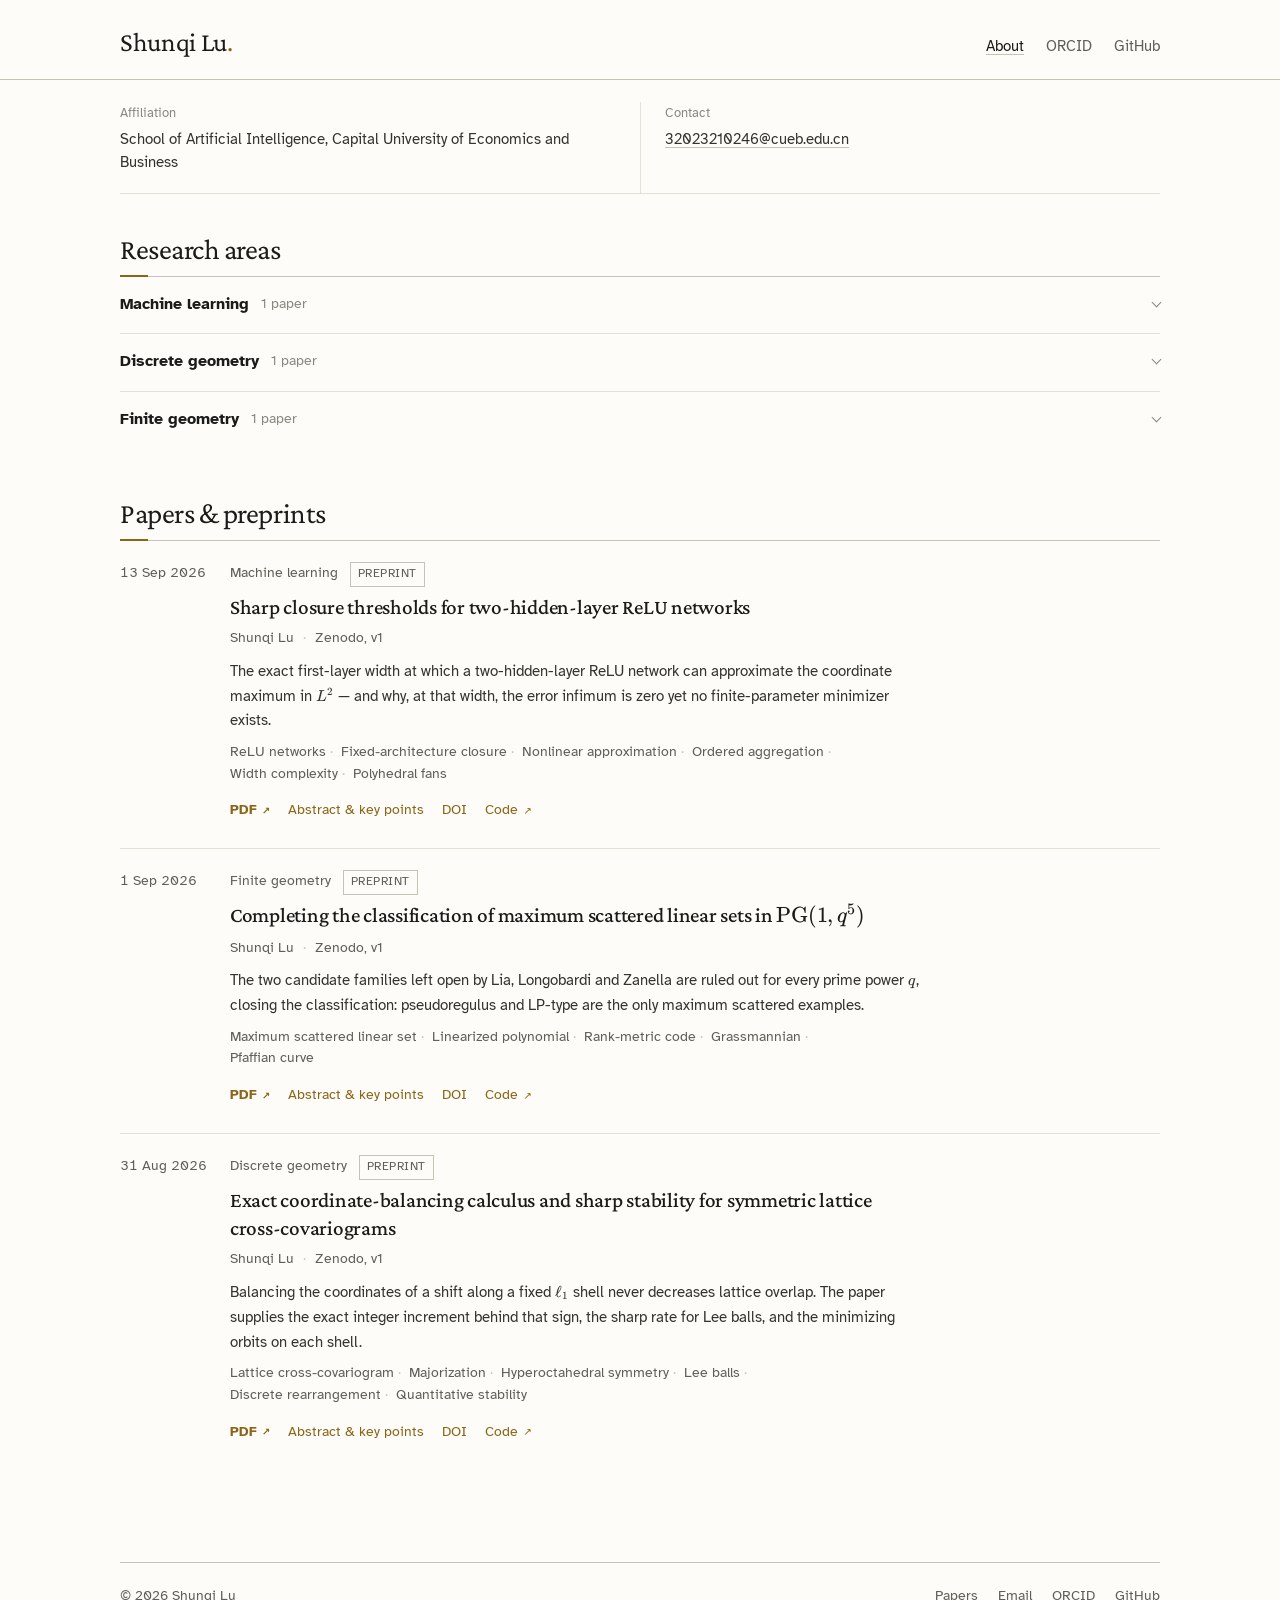
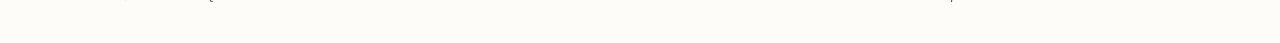
==== commit 607c8a79: "Publish refreshed academic website with local math typesetting" ====
--- a/publications/index.html
+++ b/publications/index.html
@@ -3,38 +3,51 @@
 <head>
   <meta charset="utf-8">
   <meta name="viewport" content="width=device-width, initial-scale=1">
-  <title>Publications | Shunqi Lu</title>
-  <meta name="description" content="Preprints by Shunqi Lu, with full-text PDFs, abstracts, DOI records, and reproducibility code.">
+  <title>Papers | Shunqi Lu</title>
+  <meta name="description" content="The publication list now lives on the homepage.">
   <meta name="author" content="Shunqi Lu">
-  <meta name="robots" content="index, follow">
-  <meta name="theme-color" content="#ffffff">
-  <link rel="canonical" href="https://shunqilu.github.io/publications/">
-  <link rel="preload" href="/assets/fonts/crimson-pro-roman.woff2" as="font" type="font/woff2" crossorigin>
-  <link rel="preload" href="/assets/fonts/atkinson-hyperlegible-regular.woff2" as="font" type="font/woff2" crossorigin>
-  <link rel="stylesheet" href="/assets/style.css?v=20260913-minimal">
-  <link rel="icon" href="/assets/favicon.svg?v=20260913-minimal" type="image/svg+xml">
+  <meta property="og:site_name" content="Shunqi Lu">
+  <!-- This address was published before the list moved to the homepage, so it is kept
+       alive as a redirect rather than deleted. -->
+  <meta name="robots" content="noindex, follow">
+  <meta http-equiv="refresh" content="0; url=/#papers">
+  <meta name="theme-color" content="#fdfcf9" media="(prefers-color-scheme: light)">
+  <meta name="theme-color" content="#161614" media="(prefers-color-scheme: dark)">
+  <link rel="canonical" href="https://shunqilu.github.io/">
+  <link rel="stylesheet" href="/assets/style.css?v=20260914-sfogliato">
+  <link rel="icon" href="/assets/favicon.svg?v=20260914-sfogliato" type="image/svg+xml">
+</head>
+<body>
+  <header class="masthead">
+    <div class="shell masthead-inner">
+      <p class="mast-name"><a href="/">Shunqi Lu<span class="dot" aria-hidden="true">.</span></a></p>
+      <nav class="mast-nav" aria-label="Main navigation">
+        <a href="/">About</a>
+        <a href="https://orcid.org/0009-0005-8251-2070" rel="me">ORCID</a>
+        <a href="https://github.com/ShunqiLu" rel="me">GitHub</a>
+      </nav>
+    </div>
+  </header>
 
-</head>
-<body class="">
-  <a class="skip-link" href="#main">Skip to content</a>
-  <div class="wrapper">
-    <header class="profile">
-      <div class="profile-identity">
-        <p class="profile-name"><a href="/">Shunqi Lu<span class="name-period" aria-hidden="true">.</span></a></p>
-        <p class="affiliation">School of Artificial Intelligence<br><span>Capital University of Economics and Business</span></p>
-      </div>
-      <nav class="main-nav" aria-label="Main navigation"><a class="nav-link" href="/">About</a><a class="nav-link" href="/publications/" aria-current="page">Publications</a></nav>
-      <div class="profile-contact">
-        <a class="email-link" href="mailto:32023210246@cueb.edu.cn">32023210246@cueb.edu.cn</a>
-        <div class="external-links"><a href="https://github.com/ShunqiLu" rel="me">GitHub <span aria-hidden="true">↗</span></a><a href="https://orcid.org/0009-0005-8251-2070" rel="me">ORCID <span aria-hidden="true">↗</span></a></div>
+  <main id="main" class="shell">
+    <header class="page-hero">
+      <h1 class="page-title">The papers moved</h1>
+      <p class="lead">The complete publication list is now on the <a href="/#papers">homepage</a>. You are being redirected there.</p>
+      <div class="resources">
+        <a class="btn btn-primary" href="/#papers">Go to the paper list</a>
       </div>
     </header>
-    <div class="content-column">
-      <main id="main"><header class="page-heading"><p class="eyebrow">Research</p><h1>Publications</h1><p class="lead">Papers, preprints, and reproducibility materials.</p></header><div class="year-heading">2026 <span>3 papers</span></div><div class="paper-list"><article class="paper-entry"><p class="paper-field">Approximation theory · Neural networks</p><h2 class="paper-title"><a href="/publications/sharp-closure-thresholds.html">Sharp closure thresholds for two-hidden-layer ReLU networks</a></h2><p class="paper-byline">Shunqi Lu <span aria-hidden="true">·</span> <time datetime="2026-09-13">2026</time> <span aria-hidden="true">·</span> Preprint</p><p class="paper-summary">Sharp width thresholds for approximation by two-hidden-layer ReLU networks.</p><div class="paper-links"><a class="pdf-link" href="/publications/sharp_closure_thresholds_two_hidden_layer_relu_networks_v1.pdf" type="application/pdf">PDF <span aria-hidden="true">↗</span></a><a href="/publications/sharp-closure-thresholds.html">Abstract</a><a href="https://doi.org/10.5281/zenodo.22728502">DOI</a><a href="https://github.com/ShunqiLu/fan-localization-triple-junctions">Code <span aria-hidden="true">↗</span></a></div></article>
-<article class="paper-entry"><p class="paper-field">Finite geometry · Rank-metric codes</p><h2 class="paper-title"><a href="/publications/maximum-scattered-linear-sets-pg1q5.html">Completing the classification of maximum scattered linear sets in PG(1, q<sup>5</sup>)</a></h2><p class="paper-byline">Shunqi Lu <span aria-hidden="true">·</span> <time datetime="2026-09-01">2026</time> <span aria-hidden="true">·</span> Preprint</p><p class="paper-summary">The classification of maximum scattered linear sets in PG(1,q⁵).</p><div class="paper-links"><a class="pdf-link" href="/publications/classification_maximum_scattered_linear_sets_PG1q5.pdf" type="application/pdf">PDF <span aria-hidden="true">↗</span></a><a href="/publications/maximum-scattered-linear-sets-pg1q5.html">Abstract</a><a href="https://doi.org/10.5281/zenodo.22232593">DOI</a><a href="https://github.com/ShunqiLu/maximum-scattered-linear-sets-pg1q5">Code <span aria-hidden="true">↗</span></a></div></article>
-<article class="paper-entry"><p class="paper-field">Discrete geometry · Quantitative stability</p><h2 class="paper-title"><a href="/publications/covariogram-balancing.html">Exact Coordinate-Balancing Calculus and Sharp Stability for Symmetric Lattice Cross-Covariograms</a></h2><p class="paper-byline">Shunqi Lu <span aria-hidden="true">·</span> <time datetime="2026-08-31">2026</time> <span aria-hidden="true">·</span> Preprint</p><p class="paper-summary">Coordinate balancing, equality certificates, and sharp stability for symmetric lattice cross-covariograms.</p><div class="paper-links"><a class="pdf-link" href="/publications/covariogram-balancing.pdf" type="application/pdf">PDF <span aria-hidden="true">↗</span></a><a href="/publications/covariogram-balancing.html">Abstract</a><a href="https://doi.org/10.5281/zenodo.22178367">DOI</a><a href="https://github.com/ShunqiLu/covariogram-balancing">Code <span aria-hidden="true">↗</span></a></div></article></div></main>
-      <footer class="site-footer"><p>© 2026 Shunqi Lu. All rights reserved.</p><a href="/publications/">Publications</a></footer>
-    </div>
+  </main>
+
+  <div class="shell">
+    <footer class="site-footer">
+      <p>© 2026 Shunqi Lu</p>
+      <div class="footer-links">
+        <a href="/">About</a>
+        <a href="/#papers">Papers</a>
+        <a href="mailto:32023210246@cueb.edu.cn">Email</a>
+      </div>
+    </footer>
   </div>
 </body>
 </html>
--- a/assets/style.css
+++ b/assets/style.css
@@ -1,145 +1,376 @@
-/* Profile/sidebar and reading-column layout adapted from Minimal Light (CC0).
-   https://github.com/yaoyao-liu/minimal-light — see THIRD_PARTY_NOTICES.md. */
+/* Reading-column and publication-entry conventions adapted from Minimal Light (CC0).
+   https://github.com/yaoyao-liu/minimal-light — see THIRD_PARTY_NOTICES.md.
+
+   Structure notes for future edits:
+   - Publication entries are keyed by date, not by a running number, so adding or
+     reordering .paper-card blocks never requires renumbering.
+   - No rule here assumes a fixed number of papers, years, or research areas:
+     .paper-grid, .year-block, and .areas all accept any number of children.
+   - Restrained on purpose: no textures, tints, entrance animations, or decorative
+     illustrations. Hierarchy comes from type size, spacing, and hairline rules.
+     The single accent is used for links, section markers, and the two motion cues
+     (the rule beside a hovered paper, and the flash that marks a jump target). */
+
 @font-face { font-family: 'Crimson Pro'; src: url('fonts/crimson-pro-roman.woff2') format('woff2'); font-style: normal; font-weight: 200 900; font-display: swap; }
 @font-face { font-family: 'Atkinson Hyperlegible'; src: url('fonts/atkinson-hyperlegible-regular.woff2') format('woff2'); font-style: normal; font-weight: 400; font-display: swap; }
 @font-face { font-family: 'Atkinson Hyperlegible'; src: url('fonts/atkinson-hyperlegible-bold.woff2') format('woff2'); font-style: normal; font-weight: 700; font-display: swap; }
-:root { color-scheme: light; --paper: #fff; --ink: #191919; --muted: #626262; --rule: #dedede; --surface: #f6f6f6; --serif: 'Crimson Pro', Georgia, serif; --sans: 'Atkinson Hyperlegible', sans-serif; }
+/* Ornamented capitals for the initial that opens an abstract. Only A-Z is ever
+   asked of this face, and only once per page, so the file is subset to those 26
+   glyphs, loaded last, and allowed to swap in late. unicode-range keeps it from
+   being fetched at all on a page that has no abstract. */
+@font-face { font-family: 'Capo Sfogliato'; src: url('fonts/capo-sfogliato.woff2') format('woff2'); font-style: normal; font-weight: 400; font-display: swap; unicode-range: U+41-5A; }
+
+:root {
+  color-scheme: light;
+  --canvas: #fdfcf9;
+  --surface: #f7f5ef;
+  --surface-2: #f1eee5;
+  --ink: #1b1b19;
+  --ink-soft: #34332e;
+  --muted: #605e57;
+  --faint: #8a8780;
+  --rule: #e3e0d6;
+  --rule-firm: #c6c2b5;
+  --accent: #8a6516;
+  --accent-deep: #6a4d0f;
+  --accent-line: rgba(138, 101, 22, .4);
+  --accent-wash: rgba(138, 101, 22, .12);
+  --on-accent: #fdfcf9;
+  --serif: 'Crimson Pro', 'Iowan Old Style', Georgia, serif;
+  --sans: 'Atkinson Hyperlegible', system-ui, sans-serif;
+  --mono: ui-monospace, 'Cascadia Mono', 'SF Mono', Menlo, Consolas, monospace;
+  --ease: cubic-bezier(.32, .72, 0, 1);
+}
+@media (prefers-color-scheme: dark) {
+  :root {
+    color-scheme: dark;
+    --canvas: #161614;
+    --surface: #1e1e1b;
+    --surface-2: #242421;
+    --ink: #edece7;
+    --ink-soft: #cfcdc5;
+    --muted: #a5a29a;
+    --faint: #817e76;
+    --rule: #2c2c28;
+    --rule-firm: #42413b;
+    --accent: #d5a951;
+    --accent-deep: #e6bd6b;
+    --accent-line: rgba(213, 169, 81, .42);
+    --accent-wash: rgba(213, 169, 81, .16);
+    --on-accent: #17170f;
+  }
+}
+
 *, *::before, *::after { box-sizing: border-box; }
-html { -webkit-text-size-adjust: 100%; scroll-padding-top: 24px; }
-body { margin: 0; background: var(--paper); color: var(--ink); font: 17px/1.65 var(--sans); -webkit-font-smoothing: antialiased; }
-::selection { color: var(--paper); background: var(--ink); }
-h1, h2, h3, p, blockquote { margin: 0; }
-h1, h2, h3 { font-family: var(--serif); font-weight: 500; text-wrap: pretty; }
-a { color: inherit; text-decoration-thickness: 1px; text-underline-offset: .22em; }
-a:hover { text-decoration-thickness: 2px; }
-a:focus-visible, [tabindex]:focus-visible { outline: 2px solid var(--ink); outline-offset: 5px; }
-img, svg { max-width: 100%; }
-sup { font-size: .65em; line-height: 0; }
-.skip-link { position: absolute; z-index: 10; top: -100px; left: 20px; padding: 10px 18px; background: var(--paper); border: 1px solid var(--ink); }
+html { -webkit-text-size-adjust: 100%; scroll-behavior: smooth; scroll-padding-top: 24px; }
+body {
+  margin: 0;
+  min-height: 100dvh;
+  background: var(--canvas);
+  color: var(--ink);
+  font: 16.5px/1.7 var(--sans);
+  -webkit-font-smoothing: antialiased;
+  text-rendering: optimizeLegibility;
+}
+::selection { color: var(--ink); background: var(--surface-2); }
+h1, h2, h3, h4, p, blockquote, dl, dd, dt, ol, ul, figure { margin: 0; }
+ol, ul { padding: 0; list-style: none; }
+h1, h2, h3, h4 { font-family: var(--serif); font-weight: 400; text-wrap: pretty; }
+a { color: inherit; text-decoration-thickness: 1px; text-underline-offset: .2em; text-decoration-color: var(--rule-firm); transition: color 200ms var(--ease), text-decoration-color 200ms var(--ease); }
+a:hover { color: var(--accent); text-decoration-color: currentColor; }
+a:focus-visible, button:focus-visible, [tabindex]:focus-visible { outline: 2px solid var(--accent); outline-offset: 3px; }
+sup { font-size: .64em; line-height: 0; }
+i { font-family: var(--serif); font-size: 1.07em; }
+
+.shell { width: min(1040px, calc(100% - 60px)); margin-inline: auto; }
+.skip-link { position: absolute; z-index: 60; top: -100px; left: 20px; padding: 11px 20px; background: var(--surface); border: 1px solid var(--ink); text-decoration: none; }
 .skip-link:focus { top: 12px; }
-/* Keep the template's asymmetric academic layout, with a sticky profile. */
-.wrapper { width: min(1032px, calc(100% - 96px)); margin: 0 auto; padding: 80px 0 28px; display: grid; grid-template-columns: 232px minmax(0, 1fr); gap: 100px; align-items: start; }
-.profile { position: sticky; top: 64px; min-width: 0; }
-.profile-name { font: 500 43px/1.1 var(--serif); letter-spacing: -.025em; margin: -5px 0 22px; }
-.profile-name a { display: inline-block; padding-bottom: 5px; text-decoration: none; }
-.name-period { margin-left: 1px; }
-.affiliation { font-size: 15px; line-height: 1.55; }
-.affiliation span { display: inline-block; margin-top: 8px; color: var(--muted); }
-.main-nav { display: flex; flex-direction: column; align-items: flex-start; gap: 2px; margin: 34px 0 26px; padding-left: 18px; border-left: 1px solid var(--rule); }
-.nav-link { display: inline-flex; align-items: center; position: relative; min-height: 44px; color: var(--muted); font-size: 15px; text-decoration: none; }
-.nav-link::before { content: ''; position: absolute; left: -19px; height: 22px; width: 2px; background: var(--ink); opacity: 0; transition: opacity 160ms ease; }
-.nav-link[aria-current='page'] { color: var(--ink); font-weight: 700; }
-.nav-link[aria-current='page']::before, .nav-link:hover::before { opacity: 1; }
-.nav-link:hover { color: var(--ink); }
-.profile-contact { font-size: 14px; }
-.email-link { display: inline-flex; align-items: center; min-height: 44px; text-decoration-color: var(--rule); }
-.external-links { display: flex; gap: 24px; }
-.external-links a { display: inline-flex; align-items: center; min-height: 44px; gap: 5px; text-decoration: none; }
-.external-links a:hover { text-decoration: underline; }
-.external-links span { color: var(--muted); font-size: 12px; }
-.content-column { min-width: 0; }
-.eyebrow { font: 400 11px/1.6 var(--sans); letter-spacing: .13em; text-transform: uppercase; color: var(--muted); }
-.about { padding-bottom: 51px; }
-.about .eyebrow { margin-bottom: 14px; }
-.intro { font: 400 31px/1.22 var(--serif); letter-spacing: -.012em; max-width: 670px; text-wrap: pretty; }
-.research-description { margin-top: 19px; max-width: 650px; font-size: 16px; color: var(--muted); line-height: 1.65; }
-.section-heading { display: flex; justify-content: space-between; align-items: baseline; gap: 20px; padding-bottom: 15px; border-bottom: 1px solid var(--ink); }
-.section-heading h2 { font-size: 29px; line-height: 1.25; letter-spacing: -.02em; }
-.section-heading > a { display: inline-flex; align-items: center; min-height: 44px; gap: 10px; margin-bottom: -10px; flex-shrink: 0; color: var(--muted); font-size: 13px; text-decoration: none; }
-.section-heading > a:hover { color: var(--ink); text-decoration: underline; }
-.paper-entry { padding: 27px 0 25px; border-bottom: 1px solid var(--rule); }
-.paper-field { margin-bottom: 8px; color: var(--muted); font-size: 12px; line-height: 1.5; }
-.paper-title { margin-bottom: 9px; font-size: 27px; line-height: 1.15; letter-spacing: -.012em; }
+
+/* ---------- Masthead: static, so nothing ever overlays the page ---------- */
+.masthead { border-bottom: 1px solid var(--rule-firm); }
+.masthead-inner { display: flex; flex-wrap: wrap; align-items: baseline; justify-content: space-between; gap: 6px 28px; padding: 26px 0 18px; }
+.mast-name { margin: 0; font: 400 clamp(23px, 2.2vw, 27px)/1.2 var(--serif); letter-spacing: -.012em; }
+.mast-name a { text-decoration: none; }
+.mast-name .dot { color: var(--accent); }
+.mast-nav { display: flex; flex-wrap: wrap; align-items: baseline; gap: 2px 22px; }
+.mast-nav a { display: inline-flex; align-items: center; min-height: 30px; color: var(--muted); font-size: 14.5px; text-decoration: none; }
+.mast-nav a:hover { color: var(--accent); }
+.mast-nav a[aria-current='page'] { color: var(--ink); text-decoration: underline; text-decoration-color: var(--rule-firm); }
+
+/* ---------- Identity block, read as a small metadata table ---------- */
+.dateline { display: grid; grid-template-columns: repeat(auto-fit, minmax(210px, 1fr)); margin-top: 22px; border-bottom: 1px solid var(--rule); }
+.dateline > div { padding: 0 24px 20px; border-left: 1px solid var(--rule); }
+.dateline > div:first-child { padding-left: 0; border-left: 0; }
+.dateline dt { color: var(--faint); font-size: 13px; }
+.dateline dd { margin-top: 4px; color: var(--ink-soft); font-size: 14.5px; line-height: 1.55; overflow-wrap: anywhere; }
+.dateline .sep { padding: 0 5px; color: var(--rule-firm); }
+
+/* ---------- Shared bits ---------- */
+.eyebrow { color: var(--muted); font-size: 14px; line-height: 1.55; }
+.badge {
+  display: inline-block; padding: 1px 7px 2px; border: 1px solid var(--rule-firm);
+  color: var(--muted); font-size: 11.5px; letter-spacing: .04em; text-transform: uppercase; white-space: nowrap;
+}
+
+.btn {
+  display: inline-flex; align-items: center; gap: 8px; min-height: 40px; padding: 0 17px;
+  border: 1px solid var(--rule-firm); background: transparent; color: var(--ink);
+  font: 400 14.5px/1 var(--sans); text-decoration: none; cursor: pointer;
+  transition: background 200ms var(--ease), color 200ms var(--ease), border-color 200ms var(--ease);
+}
+.btn:hover { border-color: var(--ink); color: var(--ink); }
+.btn-primary { border-color: var(--accent); background: var(--accent); color: var(--on-accent); }
+.btn-primary:hover { background: var(--accent-deep); border-color: var(--accent-deep); color: var(--on-accent); }
+.btn .arrow { font-size: 11px; }
+
+/* ---------- Sections ---------- */
+.section { padding: clamp(26px, 3vw, 38px) 0 clamp(30px, 3.8vw, 50px); }
+.section + .section { padding-top: 0; }
+/* The accent segment under a heading rule is the one shared ornament: the same
+   mark appears on the homepage sections and on the article blocks. */
+.section-head, .block-head { position: relative; }
+.section-head::after, .block-head::after {
+  content: ''; position: absolute; left: 0; bottom: -1px; width: 28px; height: 2px; background: var(--accent);
+}
+.section-head { display: flex; flex-wrap: wrap; justify-content: space-between; align-items: baseline; gap: 8px 24px; padding-bottom: 9px; border-bottom: 1px solid var(--rule-firm); }
+.section-title { font-size: clamp(23px, 2.3vw, 29px); line-height: 1.2; letter-spacing: -.016em; }
+
+/* ---------- Publication list: keyed by date, one entry per paper ---------- */
+.paper-card {
+  position: relative;
+  display: grid; grid-template-columns: 92px minmax(0, 1fr); gap: 0 18px;
+  padding: 21px 0 23px;
+  border-bottom: 1px solid var(--rule);
+}
+.paper-card:last-child { border-bottom: 0; }
+/* Children are positioned so they paint above the ::before flash wash. */
+.paper-card > * { position: relative; }
+.paper-card::before {
+  content: ''; position: absolute; inset: 5px -14px 7px -14px;
+  background: var(--accent-wash); opacity: 0; pointer-events: none;
+}
+/* The rule that grows beside a hovered entry, and doubles as the jump marker. */
+.paper-card::after {
+  content: ''; position: absolute; left: -14px; top: 21px; bottom: 23px; width: 2px;
+  background: var(--accent); transform: scaleY(0); transform-origin: top;
+  transition: transform 300ms var(--ease);
+}
+.paper-card:hover::after { transform: scaleY(1); }
+/* Two seconds, faded in and out, after arriving from a research-area link. */
+.paper-card.is-flash::before { animation: flash-wash 2s var(--ease); }
+.paper-card.is-flash::after { animation: flash-rule 2s var(--ease); }
+@keyframes flash-wash { 0%, 100% { opacity: 0; } 22%, 62% { opacity: 1; } }
+@keyframes flash-rule { 0%, 100% { transform: scaleY(0); } 22%, 62% { transform: scaleY(1); } }
+
+.paper-date { color: var(--muted); font-size: 14px; line-height: 1.55; font-variant-numeric: tabular-nums; white-space: nowrap; }
+.paper-tagline { display: flex; flex-wrap: wrap; align-items: baseline; gap: 5px 12px; margin-bottom: 6px; }
+.paper-field { color: var(--muted); font-size: 13.5px; }
+.paper-title { max-width: 34em; font-size: clamp(18px, 1.7vw, 21px); line-height: 1.35; letter-spacing: -.012em; font-weight: 500; text-wrap: pretty; }
 .paper-title a { text-decoration: none; }
-.paper-title a:hover { text-decoration: underline; text-decoration-thickness: 1px; }
-.paper-byline { font-size: 14px; color: var(--muted); }
-.paper-byline span { padding: 0 5px; }
-.paper-summary { margin-top: 9px; color: var(--muted); font-size: 15px; line-height: 1.6; }
-.paper-links { display: flex; flex-wrap: wrap; align-items: center; gap: 5px 18px; margin-top: 10px; }
-.paper-links a { display: inline-flex; min-width: 44px; min-height: 44px; gap: 9px; align-items: center; justify-content: center; font-size: 13px; text-decoration: none; }
+.paper-title a:hover { color: var(--accent); text-decoration: underline; text-decoration-color: var(--accent-line); }
+.paper-byline { margin-top: 5px; color: var(--muted); font-size: 14px; }
+.paper-byline .sep { padding: 0 5px; color: var(--rule-firm); }
+.paper-summary { margin-top: 9px; max-width: 46em; color: var(--ink-soft); font-size: 15px; line-height: 1.65; }
+
+/* Keywords read as one inline run, the way a paper lists them. */
+.tag-list { display: block; max-width: 46em; margin-top: 8px; color: var(--muted); font-size: 13.5px; line-height: 1.6; }
+/* inline-block + nowrap keeps a term from splitting across lines; the source
+   whitespace between items still provides the wrap opportunities. */
+.tag-list li { display: inline-block; white-space: nowrap; }
+.tag-list li:not(:last-child) { margin-right: .3em; }
+.tag-list li:not(:last-child)::after { content: ' ·'; color: var(--rule-firm); }
+.tag-list.is-roomy { margin-top: 0; font-size: 15px; }
+
+.paper-links { display: flex; flex-wrap: wrap; align-items: baseline; gap: 2px 18px; margin-top: 11px; }
+.paper-links a { display: inline-flex; align-items: center; gap: 5px; min-height: 30px; color: var(--accent); font-size: 14px; text-decoration: none; }
 .paper-links a:hover { text-decoration: underline; }
-.paper-links .pdf-link { position: relative; padding-inline: 13px; isolation: isolate; }
-.pdf-link::before { content: ''; position: absolute; z-index: -1; inset: 6px 0; border: 1px solid var(--ink); transition: background 160ms ease; }
-.paper-links .pdf-link:hover { color: var(--paper); text-decoration: none; }
-.pdf-link:hover::before { background: var(--ink); }
-.page-heading { padding-bottom: 38px; }
-.page-heading .eyebrow { margin-bottom: 9px; }
-.page-heading h1 { margin-bottom: 13px; font-size: 48px; letter-spacing: -.025em; line-height: 1.12; }
-.lead { font-size: 16px; color: var(--muted); }
-.year-heading { display: flex; align-items: baseline; justify-content: space-between; border-bottom: 1px solid var(--ink); padding-bottom: 14px; font: 500 27px/1.2 var(--serif); }
-.year-heading span { font: 400 13px/1.5 var(--sans); color: var(--muted); }
-.back-link { display: inline-flex; align-items: center; min-height: 44px; margin: -11px 0 25px; color: var(--muted); font-size: 13px; text-decoration: none; }
-.back-link:hover { text-decoration: underline; }
-.article-header { border-bottom: 1px solid var(--rule); padding-bottom: 27px; margin-bottom: 30px; }
-.article-header .eyebrow { font-size: 10px; letter-spacing: .07em; margin-bottom: 14px; }
-.article-title { font-size: 42px; line-height: 1.12; letter-spacing: -.025em; margin-bottom: 23px; }
-.authors { font-size: 17px; }
-.authors a { text-decoration: none; }
-.authors a:hover { text-decoration: underline; }
-.paper-meta { margin-top: 8px; color: var(--muted); font-size: 13px; line-height: 1.9; }
-.paper-meta a { white-space: normal; overflow-wrap: anywhere; }
-.abstract h2, .citation h2 { font-size: 27px; line-height: 1.25; margin-bottom: 17px; }
-.abstract { font-size: 17px; line-height: 1.75; }
-.abstract p + p { margin-top: 18px; }
-.abstract math { font-size: 1.03em; }
-.resource-links { display: flex; flex-wrap: wrap; align-items: center; gap: 12px 21px; margin-top: 28px; }
-.resource-links a { display: inline-flex; align-items: center; min-height: 44px; font-size: 13px; }
-.button-link { padding: 10px 16px; background: var(--ink); color: var(--paper); text-decoration: none; transition: opacity 160ms ease; }
-.button-link:hover { opacity: .8; }
-.supplement { margin-top: 20px; font-size: 14px; color: var(--muted); }
-.citation { margin-top: 38px; }
-.citation blockquote { padding: 20px 23px; border-left: 2px solid var(--ink); background: var(--surface); font-size: 15px; line-height: 1.7; overflow-wrap: anywhere; }
-.site-footer { display: flex; flex-wrap: wrap; justify-content: space-between; align-items: center; gap: 2px 16px; margin-top: 49px; color: var(--muted); font-size: 12px; }
-.site-footer a { display: inline-flex; align-items: center; min-height: 44px; text-decoration: none; }
-.site-footer a:hover { text-decoration: underline; }
-@media (max-width: 1100px) {
-  .wrapper { gap: 64px; grid-template-columns: 210px minmax(0, 1fr); }
-}
-@media (max-width: 860px) {
-  .wrapper { display: block; width: min(700px, calc(100% - 64px)); padding-top: 43px; }
-  .profile { position: static; padding-bottom: 28px; margin-bottom: 35px; border-bottom: 1px solid var(--rule); display: grid; grid-template-columns: minmax(0, 1fr) auto; column-gap: 28px; }
-  .profile-name { margin-bottom: 15px; font-size: 40px; }
-  .affiliation { max-width: 300px; }
-  .affiliation span { margin-top: 4px; }
-  .main-nav { flex-direction: row; grid-row: 2; grid-column: 1 / -1; gap: 27px; border: 0; padding: 0; margin: 18px 0 -8px; }
-  .nav-link::before { left: 0; bottom: 3px; width: 100%; height: 1px; }
-  .profile-contact { padding-top: 2px; }
-  .about { padding-bottom: 37px; }
-  .intro { font-size: 29px; }
-  .article-title { font-size: 39px; }
-}
-@media (max-width: 560px) {
-  .wrapper { width: calc(100% - 40px); padding-top: 31px; }
-  .profile { display: flex; flex-direction: column; gap: 0; padding-bottom: 19px; margin-bottom: 29px; }
-  .profile-name { font-size: 39px; margin-bottom: 13px; }
-  .affiliation { font-size: 15px; max-width: 310px; }
-  .profile-contact { display: flex; flex-wrap: wrap; gap: 0 20px; order: 1; margin-top: 9px; }
-  .external-links { gap: 16px; }
-  .main-nav { order: 2; margin: 9px 0 0; }
-  .intro { font-size: 27px; line-height: 1.25; }
-  .research-description { margin-top: 15px; }
-  .section-heading { gap: 12px; padding-bottom: 13px; }
-  .section-heading h2 { font-size: 26px; }
-  .section-heading > a { font-size: 12px; gap: 6px; }
-  .paper-entry { padding-block: 24px 22px; }
-  .paper-title { font-size: 25px; line-height: 1.17; }
-  .paper-summary { font-size: 16px; }
-  .paper-links { gap: 5px 15px; }
-  .page-heading h1 { font-size: 43px; }
-  .article-title { font-size: 34px; line-height: 1.13; }
-  .article-header .eyebrow { font-size: 10px; letter-spacing: .04em; }
-  .abstract { font-size: 17px; line-height: 1.7; }
-  .resource-links { gap: 8px 17px; }
-  .citation blockquote { padding: 16px 18px; }
-  .site-footer { margin-top: 31px; }
-}
+.paper-links a .arrow { font-size: 10px; }
+.paper-links .link-pdf { font-weight: 700; }
+
+/* ---------- Research areas ----------
+   Each area is a row that opens on hover to list the papers filed under it.
+   Any number of areas and of papers per area; the count is filled in by script.
+   Where hover does not exist the lists are simply always open, so nothing is
+   unreachable, and keyboard users open a row by tabbing into its links. */
+.area { border-bottom: 1px solid var(--rule); }
+.areas > .area:last-child { border-bottom: 0; }
+.area-head { display: flex; align-items: center; gap: 0 12px; padding: 14px 0 15px; }
+.area-name { font-size: 16px; font-weight: 700; }
+.area-count { color: var(--faint); font-size: 13.5px; }
+.area-cue {
+  flex: none; width: 7px; height: 7px; margin-left: auto;
+  border-right: 1.5px solid var(--faint); border-bottom: 1.5px solid var(--faint);
+  transform: translateY(-2px) rotate(45deg);
+  transition: transform 320ms var(--ease), border-color 200ms var(--ease);
+}
+.area-papers li { padding: 3px 0; font-size: 15px; line-height: 1.6; }
+.area-papers li:last-child { padding-bottom: 17px; }
+.area-papers a { color: var(--ink-soft); text-decoration-color: var(--rule); }
+.area-papers a:hover { color: var(--accent); }
+
+@media (hover: hover) {
+  .area-drop { display: grid; grid-template-rows: 0fr; transition: grid-template-rows 340ms var(--ease); }
+  .area-papers { overflow: hidden; opacity: 0; transition: opacity 240ms var(--ease); }
+  .area:hover .area-drop, .area:focus-within .area-drop { grid-template-rows: 1fr; }
+  .area:hover .area-papers, .area:focus-within .area-papers { opacity: 1; }
+  .area:hover .area-cue, .area:focus-within .area-cue { border-color: var(--accent); transform: translateY(1px) rotate(225deg); }
+  .area:hover .area-name, .area:focus-within .area-name { color: var(--accent); }
+}
+
+/* ---------- Standalone pages (404, redirect notice) ---------- */
+.page-hero { padding: clamp(26px, 3vw, 38px) 0 clamp(20px, 2.4vw, 30px); }
+.page-title { margin: 0 0 11px; font-size: clamp(29px, 3.4vw, 40px); line-height: 1.12; letter-spacing: -.024em; }
+.lead { max-width: 44em; color: var(--muted); font-size: 15.5px; line-height: 1.7; }
+.lead a { color: var(--ink); }
+
+/* ---------- Article ---------- */
+.article { width: min(792px, calc(100% - 60px)); margin-inline: auto; padding-bottom: 40px; }
+.back-link { display: inline-flex; align-items: center; gap: 7px; min-height: 34px; margin: clamp(18px, 2.2vw, 28px) 0 20px; color: var(--muted); font-size: 14px; text-decoration: none; }
+.back-link:hover { color: var(--accent); }
+.article-tagline { display: flex; flex-wrap: wrap; align-items: baseline; gap: 7px 14px; margin-bottom: 14px; }
+.article-title { max-width: 27em; font-size: clamp(26px, 3.2vw, 38px); line-height: 1.18; letter-spacing: -.022em; text-wrap: pretty; }
+.authors { margin-top: 14px; color: var(--ink-soft); font-size: 16px; }
+.authors a { text-decoration-color: var(--rule-firm); }
+
+.fact-grid { display: grid; grid-template-columns: repeat(auto-fit, minmax(148px, 1fr)); margin-top: 26px; border-top: 1px solid var(--rule-firm); border-bottom: 1px solid var(--rule-firm); }
+.fact-grid > div { padding: 14px 20px 15px; border-left: 1px solid var(--rule); }
+.fact-grid > div:first-child { padding-left: 0; border-left: 0; }
+.fact-grid dt { color: var(--faint); font-size: 12.5px; }
+.fact-grid dd { margin-top: 4px; color: var(--ink-soft); font-size: 14px; line-height: 1.5; overflow-wrap: anywhere; }
+
+.block { margin-top: clamp(32px, 3.6vw, 46px); }
+.block-head { margin-bottom: 15px; padding-bottom: 8px; border-bottom: 1px solid var(--rule-firm); }
+.block-head h2 { font-size: clamp(19px, 1.9vw, 23px); line-height: 1.25; letter-spacing: -.012em; font-weight: 500; }
+
+.keypoints { counter-reset: kp; }
+.keypoints li {
+  counter-increment: kp;
+  display: grid; grid-template-columns: 26px minmax(0, 1fr); gap: 0 12px;
+  padding: 13px 0 14px; border-bottom: 1px solid var(--rule);
+}
+.keypoints li:last-child { border-bottom: 0; }
+.keypoints li::before { content: counter(kp) '.'; color: var(--accent); font-size: 14.5px; line-height: 1.55; }
+.keypoints strong { display: block; margin-bottom: 3px; color: var(--ink); font: 500 17.5px/1.35 var(--serif); }
+.keypoints p { color: var(--ink-soft); font-size: 15px; line-height: 1.65; }
+/* Which numbered result in the paper each point refers to. */
+.ref { color: var(--faint); font: 400 12.5px/1 var(--sans); letter-spacing: .01em; white-space: nowrap; }
+
+/* Subject classification, printed under the keywords as the papers themselves do. */
+.msc { margin-top: 13px; color: var(--muted); font-size: 13.5px; line-height: 1.6; }
+.msc span { color: var(--faint); }
+
+.abstract { max-width: 40em; font-family: var(--serif); font-size: 18.5px; line-height: 1.68; color: var(--ink-soft); }
+.abstract p + p { margin-top: 17px; }
+.abstract i { font-style: italic; font-size: 1em; }
+
+/* ---------- Opening initial ----------
+   An ornamented capital sunk two lines into the abstract, the way a printed
+   monograph opens a chapter. Capo Sfogliato is a square foliate initial from
+   Petzendorfer's Schriften-Atlas of 1889: the letter is reserved out of a block of
+   leafwork, so the glyph is a filled square rather than a letter shape.
+
+   That squareness rules out initial-letter, which sizes an initial so that its
+   *cap height* spans the requested number of lines. On an ordinary capital that is
+   the right handle, but this glyph's ink is a square filling 0.678em with no cap
+   height to speak of, so asking for two lines yields a block barely one line tall.
+   A float sized by hand is therefore both more accurate and, since nothing here
+   depends on initial-letter support, the same in every browser.
+
+   The arithmetic: two lines of this paragraph are 2 x 1.68em = 3.36em. The ink of
+   a Capo Sfogliato capital is 0.678 of its font size, so a block of 3.30em -- a
+   whisker under two lines, so that rounding can never let it touch the third --
+   needs 3.30 / 0.678 = 4.87em, with a line-height of 3.30 / 4.87 = .678 to make
+   the float box match the ink instead of overhanging it. Any top margin would add
+   to that height and push the third line in, so the offset is left at zero.
+
+   A normal capital can sit tight against the text because its own sidebearings do
+   the work; this glyph's ink is slightly wider than its advance, so it not only
+   lacks a sidebearing but overhangs on the right. The gap is put back by hand. */
+.abstract > p:first-of-type::first-letter {
+  float: left;
+  margin-right: .13em;
+  color: var(--accent);
+  font-family: 'Capo Sfogliato', var(--serif);
+  font-weight: 400;
+  font-size: 4.87em;
+  line-height: .678;
+}
+
+/* ---------- Formulae ----------
+   Everything mathematical is written as LaTeX and set by KaTeX, so a symbol,
+   a subscript, and the numerals beside them all share one face. KaTeX's own
+   1.21em default overpowers Crimson Pro, hence the correction. */
+.katex { font-size: 1.06em; }
+.abstract .katex { font-size: 1.03em; }
+.paper-summary .katex, .keypoints .katex { font-size: 1.08em; }
+/* A formula that cannot fit the column scrolls rather than bleeding out of it. */
+.katex-display { margin: 15px 0; overflow-x: auto; overflow-y: hidden; padding-bottom: 2px; }
+/* A formula and the punctuation right after it, bound so they never split. */
+.math-run { white-space: nowrap; }
+
+.resources { display: flex; flex-wrap: wrap; align-items: center; gap: 9px; margin-top: 26px; }
+.supplement { margin-top: 16px; color: var(--muted); font-size: 14px; }
+.supplement a { color: var(--ink); }
+
+.bib { border: 1px solid var(--rule-firm); background: var(--surface); overflow: hidden; }
+.bib-head { display: flex; align-items: center; justify-content: space-between; gap: 12px; padding: 9px 10px 9px 18px; border-bottom: 1px solid var(--rule); }
+.bib-head p { color: var(--faint); font-size: 12.5px; }
+.copy-btn {
+  min-height: 31px; padding: 0 13px; border: 1px solid var(--rule-firm); background: transparent;
+  color: var(--ink); font: 400 13px/1 var(--sans); cursor: pointer;
+  transition: background 200ms var(--ease), color 200ms var(--ease), border-color 200ms var(--ease);
+}
+.copy-btn:hover { border-color: var(--ink); }
+.copy-btn[data-copied='true'] { border-color: var(--accent); color: var(--accent); }
+.bib pre { margin: 0; padding: 17px 19px; overflow-x: auto; color: var(--ink-soft); font: 400 12.5px/1.85 var(--mono); tab-size: 2; }
+.cite-plain { margin-top: 14px; color: var(--muted); font-size: 14.5px; line-height: 1.65; overflow-wrap: anywhere; }
+
+.paper-nav { display: grid; grid-template-columns: repeat(auto-fit, minmax(230px, 1fr)); gap: 14px 30px; margin-top: clamp(34px, 3.8vw, 50px); padding-top: 16px; border-top: 1px solid var(--rule-firm); }
+.paper-nav a { display: block; text-decoration: none; }
+.paper-nav .dir { display: block; margin-bottom: 4px; color: var(--muted); font-size: 13px; }
+.paper-nav .label { display: block; font: 400 16.5px/1.4 var(--serif); }
+.paper-nav a:hover .label { color: var(--accent); text-decoration: underline; text-decoration-color: var(--accent-line); }
+.paper-nav .is-next { text-align: right; }
+
+/* ---------- Footer ---------- */
+.site-footer { margin-top: clamp(30px, 3.4vw, 44px); padding: 16px 0 30px; border-top: 1px solid var(--rule-firm); display: flex; flex-wrap: wrap; justify-content: space-between; align-items: center; gap: 2px 20px; color: var(--muted); font-size: 14px; }
+.footer-links { display: flex; flex-wrap: wrap; gap: 0 20px; }
+.site-footer a { display: inline-flex; align-items: center; min-height: 34px; text-decoration: none; }
+.site-footer a:hover { color: var(--accent); text-decoration: underline; }
+
+/* ---------- Responsive ---------- */
+@media (max-width: 760px) {
+  .shell, .article { width: calc(100% - 36px); }
+  .masthead-inner { padding: 20px 0 14px; }
+  .dateline > div { padding: 0 0 15px; border-left: 0; }
+  .dateline > div + div { padding-top: 15px; border-top: 1px solid var(--rule); }
+  .paper-card { grid-template-columns: minmax(0, 1fr); gap: 0; }
+  .paper-date { margin-bottom: 7px; }
+  .fact-grid > div { padding: 13px 0 14px; border-left: 0; }
+  .fact-grid > div + div { border-top: 1px solid var(--rule); }
+  .keypoints li { grid-template-columns: minmax(0, 1fr); gap: 4px; }
+  .abstract { font-size: 17.5px; }
+  .paper-nav .is-next { text-align: left; }
+  .resources .btn { flex: 1 1 auto; justify-content: center; }
+}
+@media (max-width: 460px) {
+  .bib pre { font-size: 11.5px; padding: 15px; }
+}
+
 @media (prefers-reduced-motion: reduce) {
-  *, *::before, *::after { transition: none !important; scroll-behavior: auto !important; }
-}
+  html { scroll-behavior: auto; }
+  *, *::before, *::after { transition-duration: 1ms !important; animation-duration: 1ms !important; }
+  /* The jump marker still has to be visible for its two seconds; only the fade goes. */
+  .paper-card.is-flash::before { animation: none; opacity: 1; }
+  .paper-card.is-flash::after { animation: none; transform: scaleY(1); }
+}
+
 @media print {
-  .wrapper { display: block; width: 100%; padding: 0; }
-  .profile { position: static; margin-bottom: 30px; }
-  .main-nav, .profile-contact, .skip-link, .back-link, .site-footer { display: none; }
-  .paper-entry { break-inside: avoid; }
-  body { font-size: 12pt; }
-}
+  .skip-link, .back-link, .site-footer, .paper-nav, .copy-btn, .resources { display: none; }
+  body { background: #fff; color: #000; font-size: 11pt; }
+  .shell, .article { width: 100%; }
+  .paper-card, .area, .keypoints li { break-inside: avoid; }
+  .paper-card::before, .paper-card::after, .section-head::after, .block-head::after { display: none; }
+  .area-drop { display: block; }
+  .area-papers { overflow: visible; opacity: 1; }
+}
